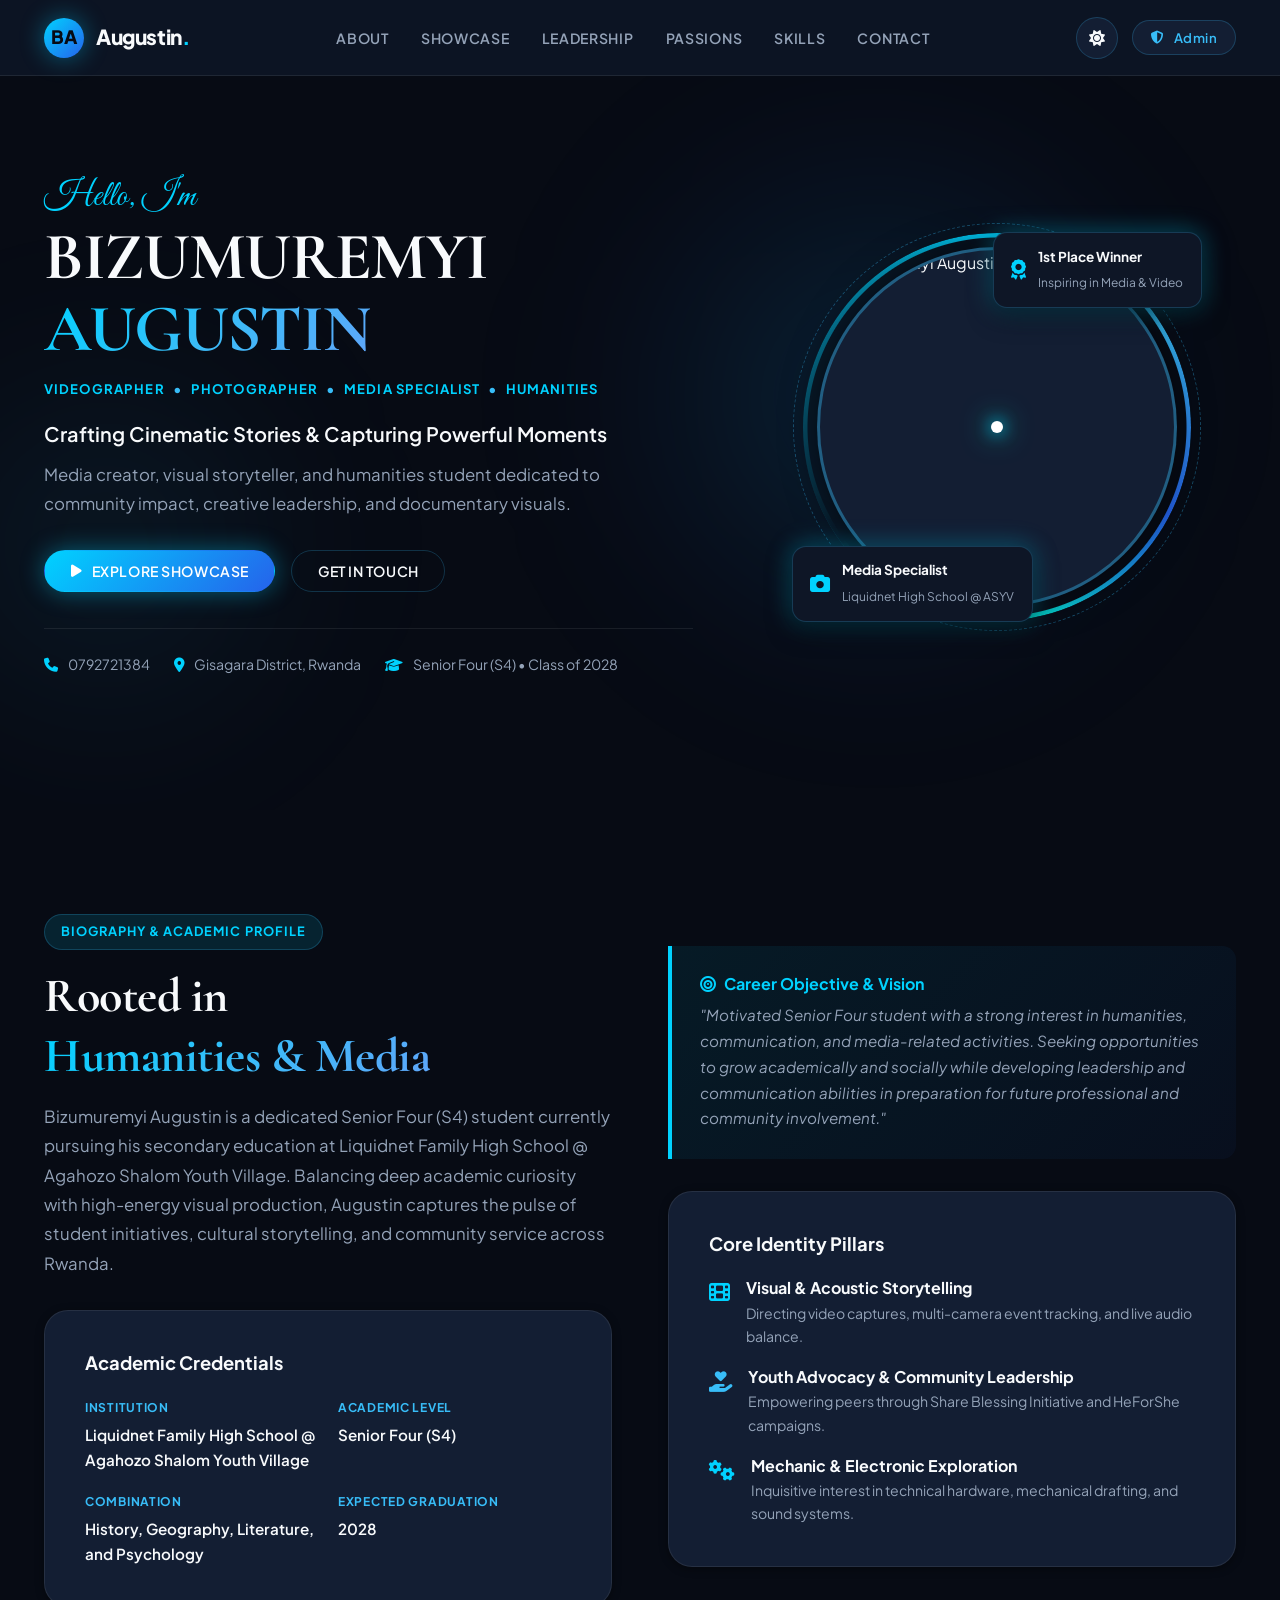
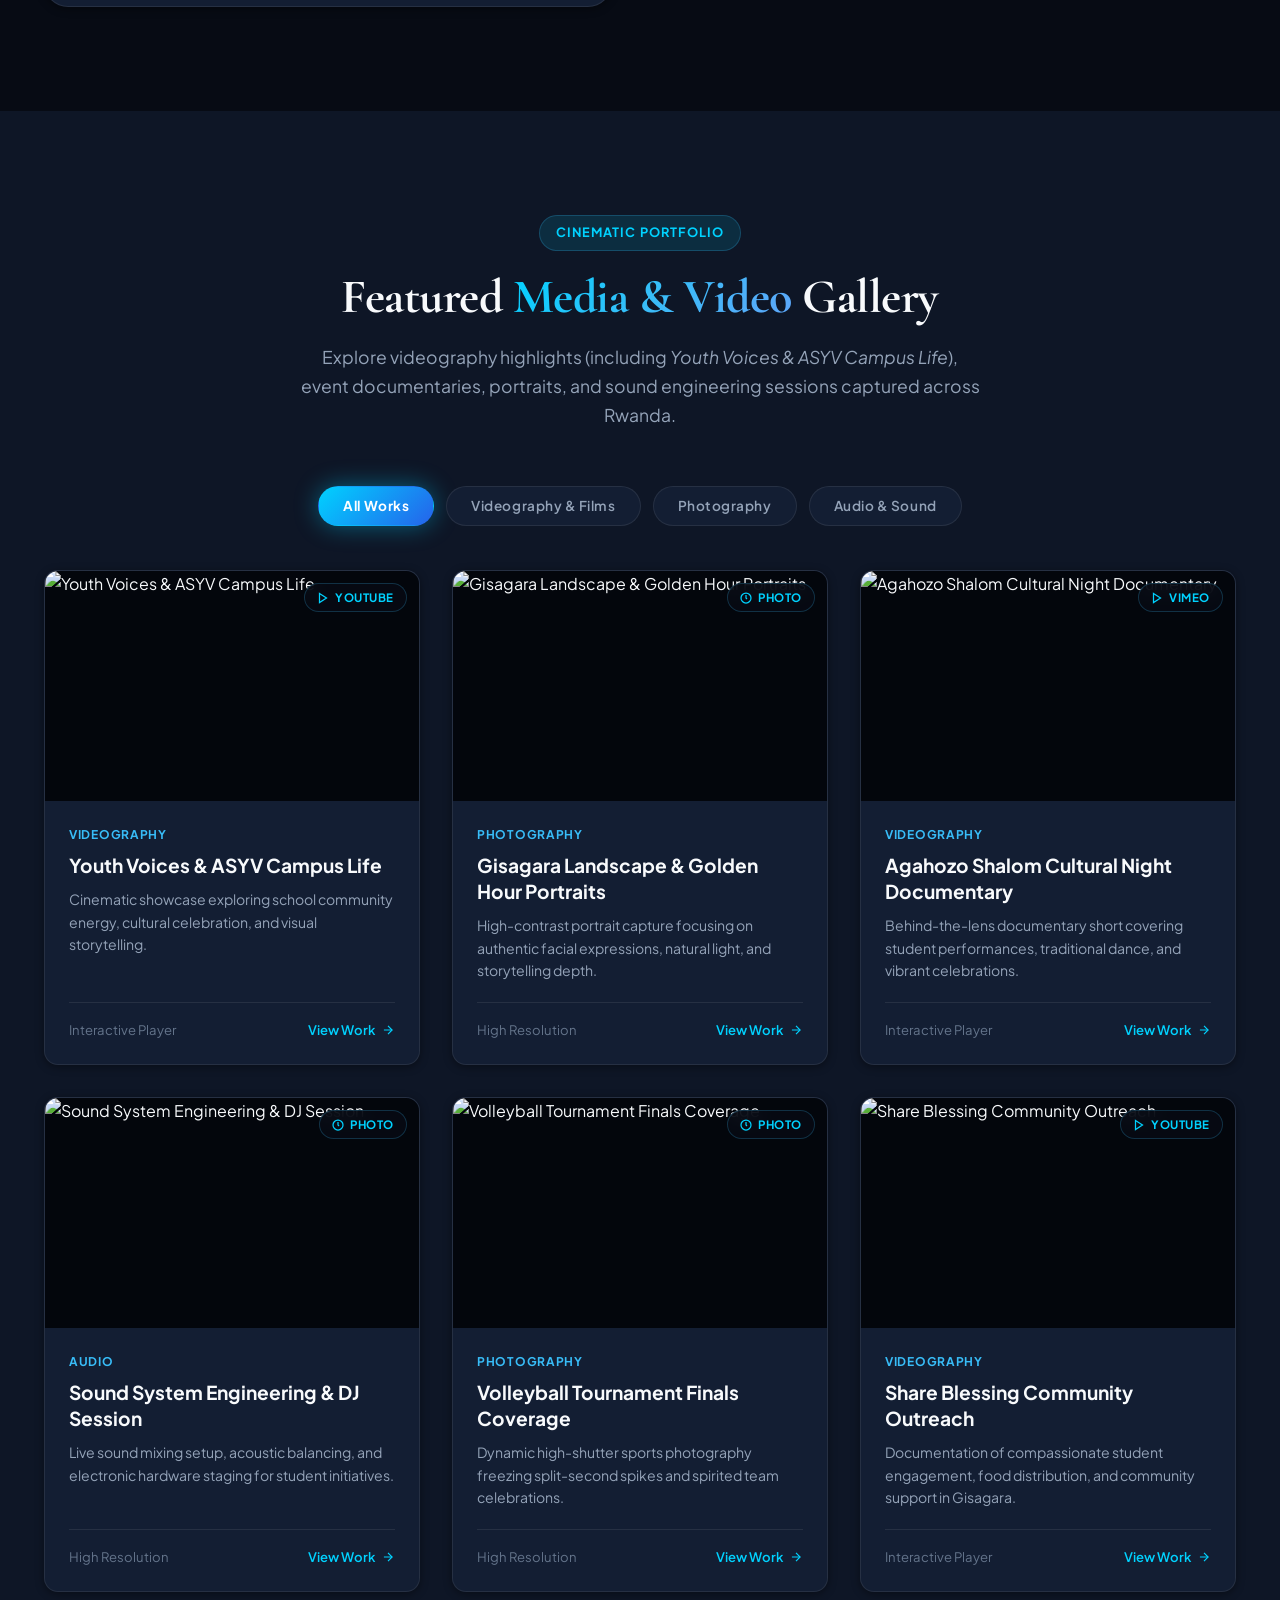
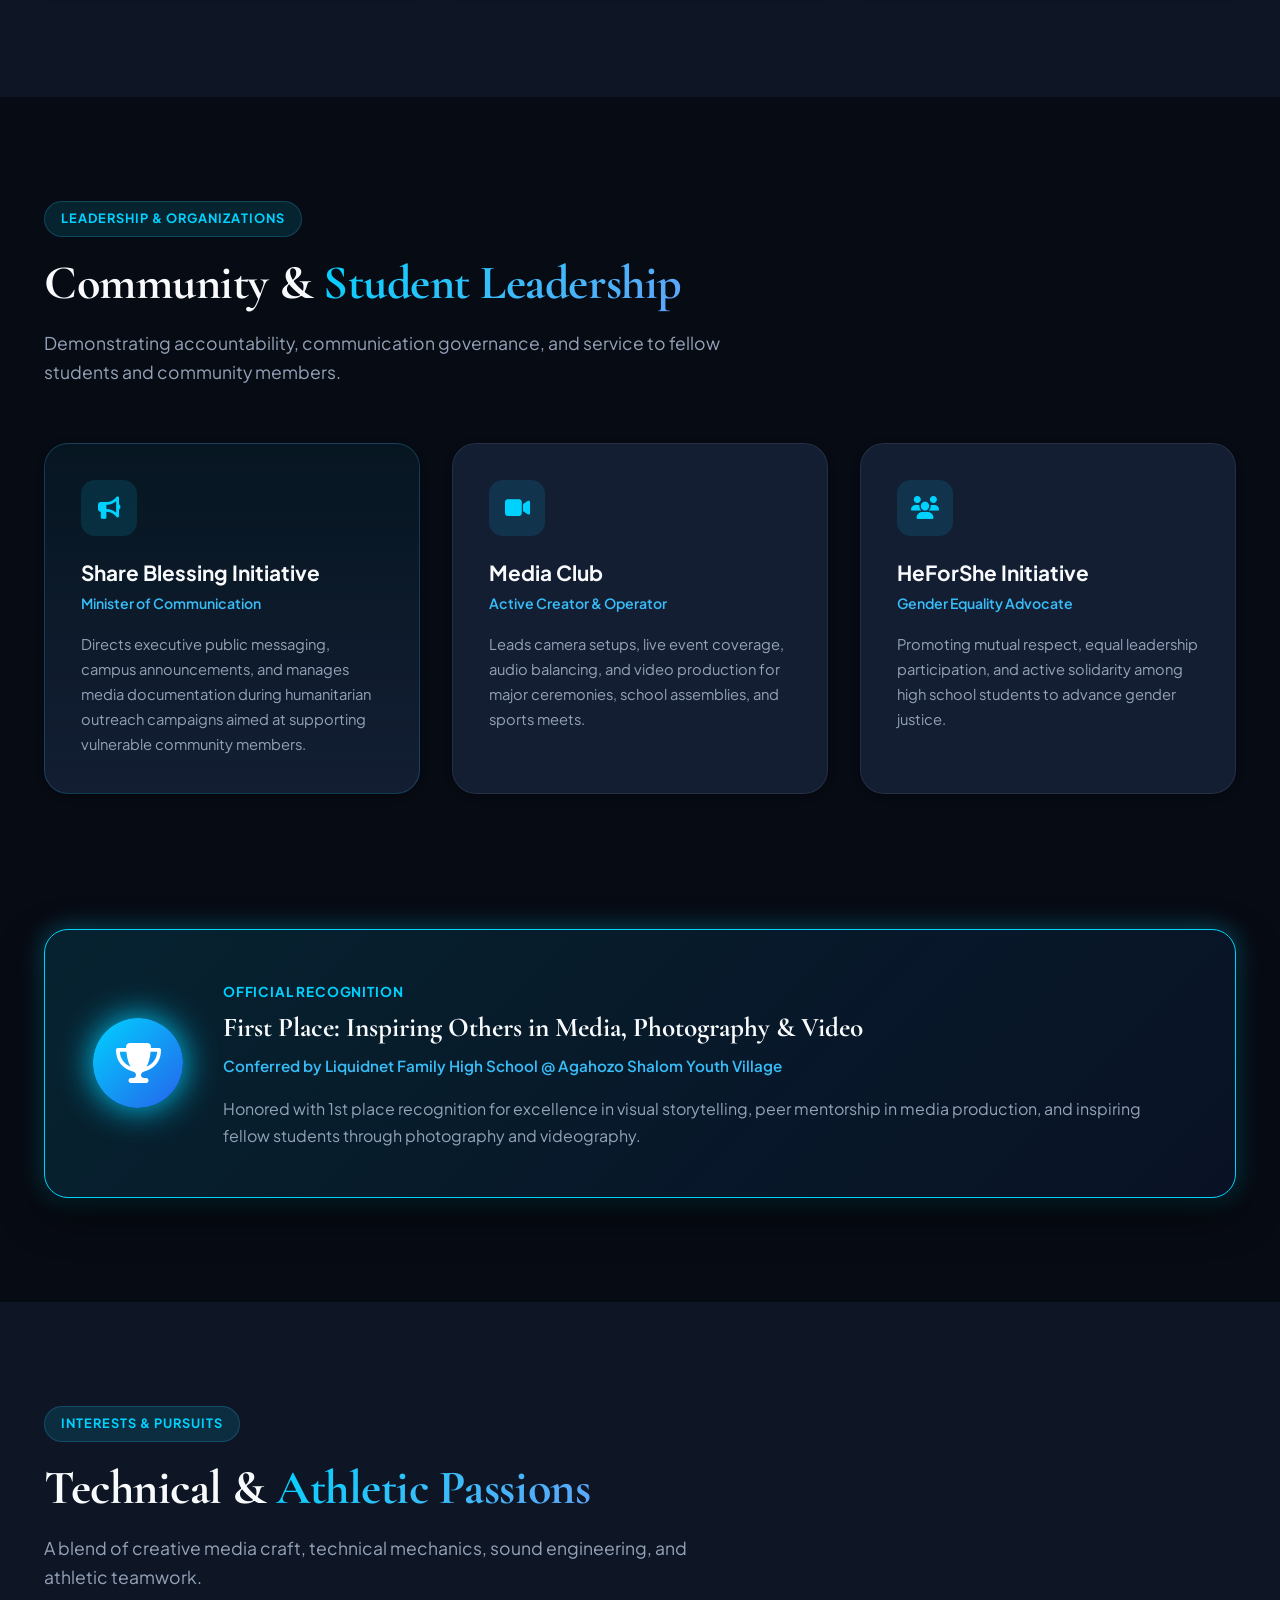
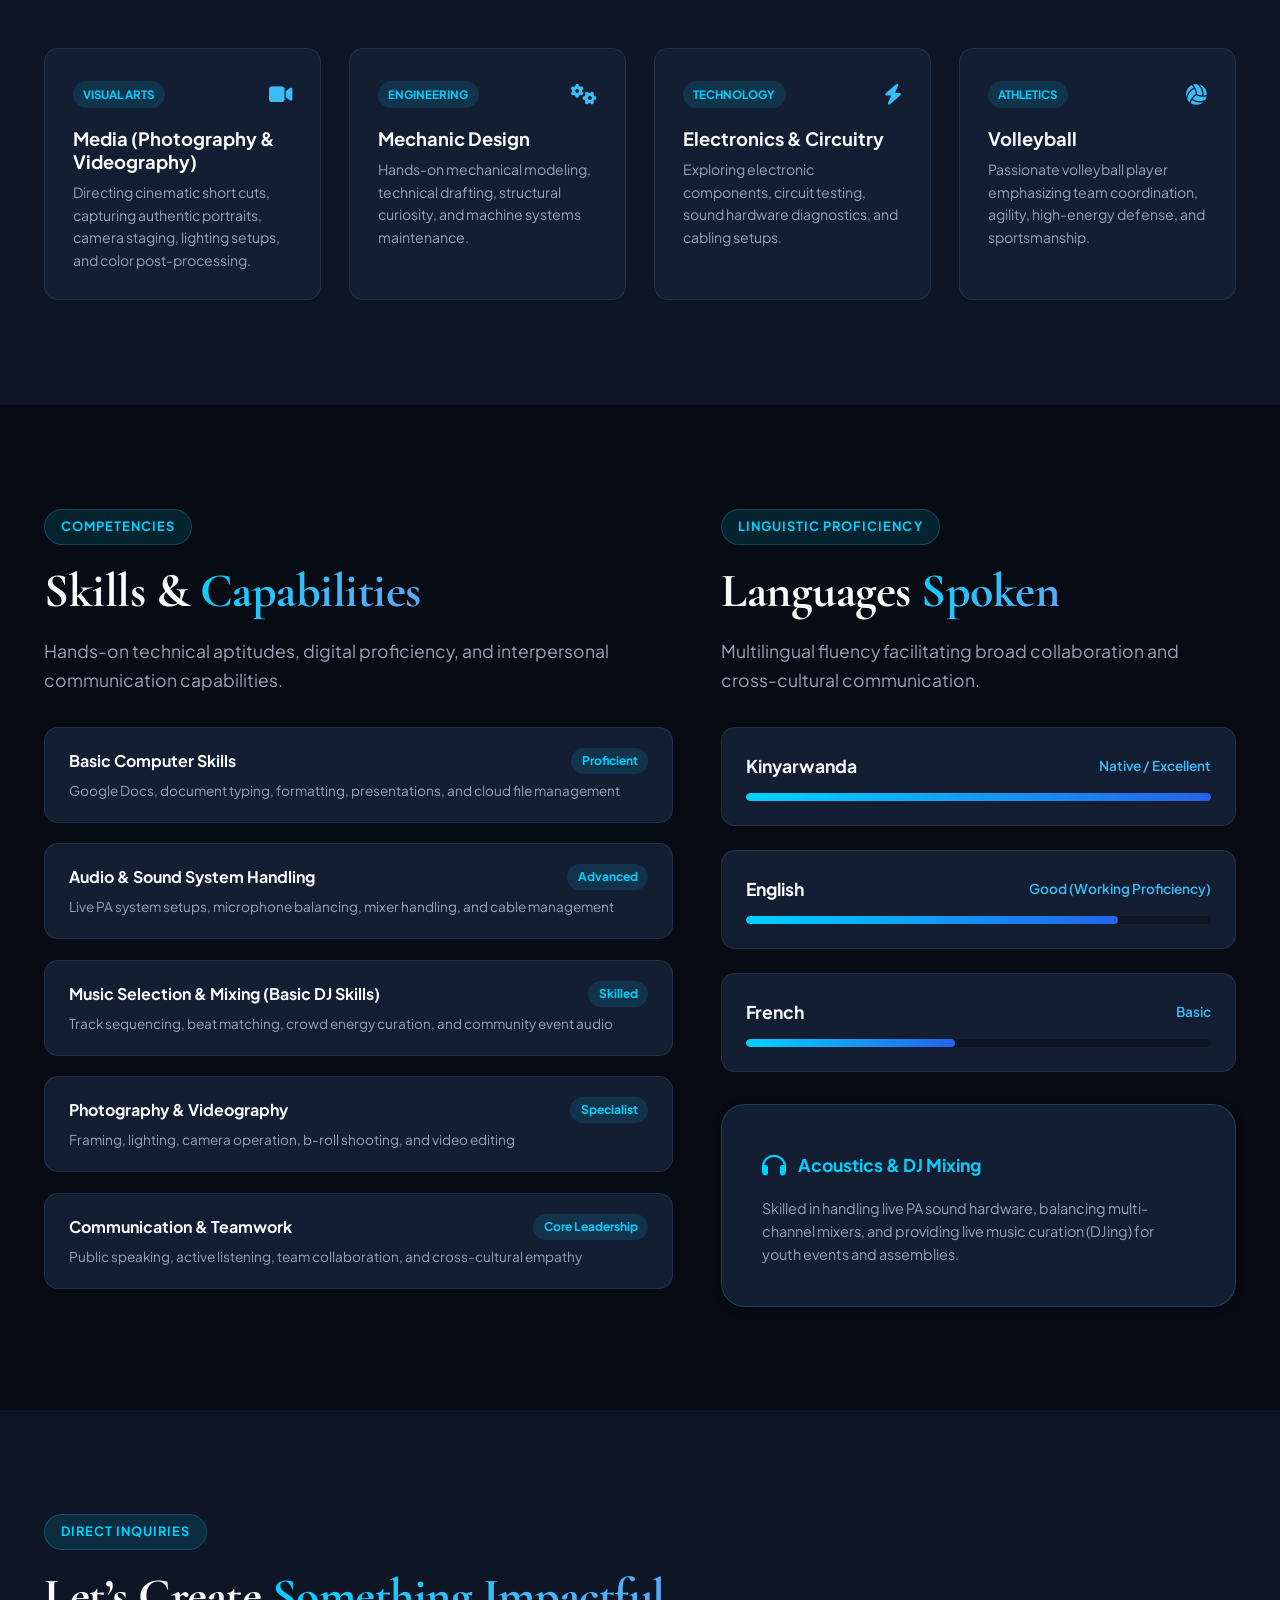
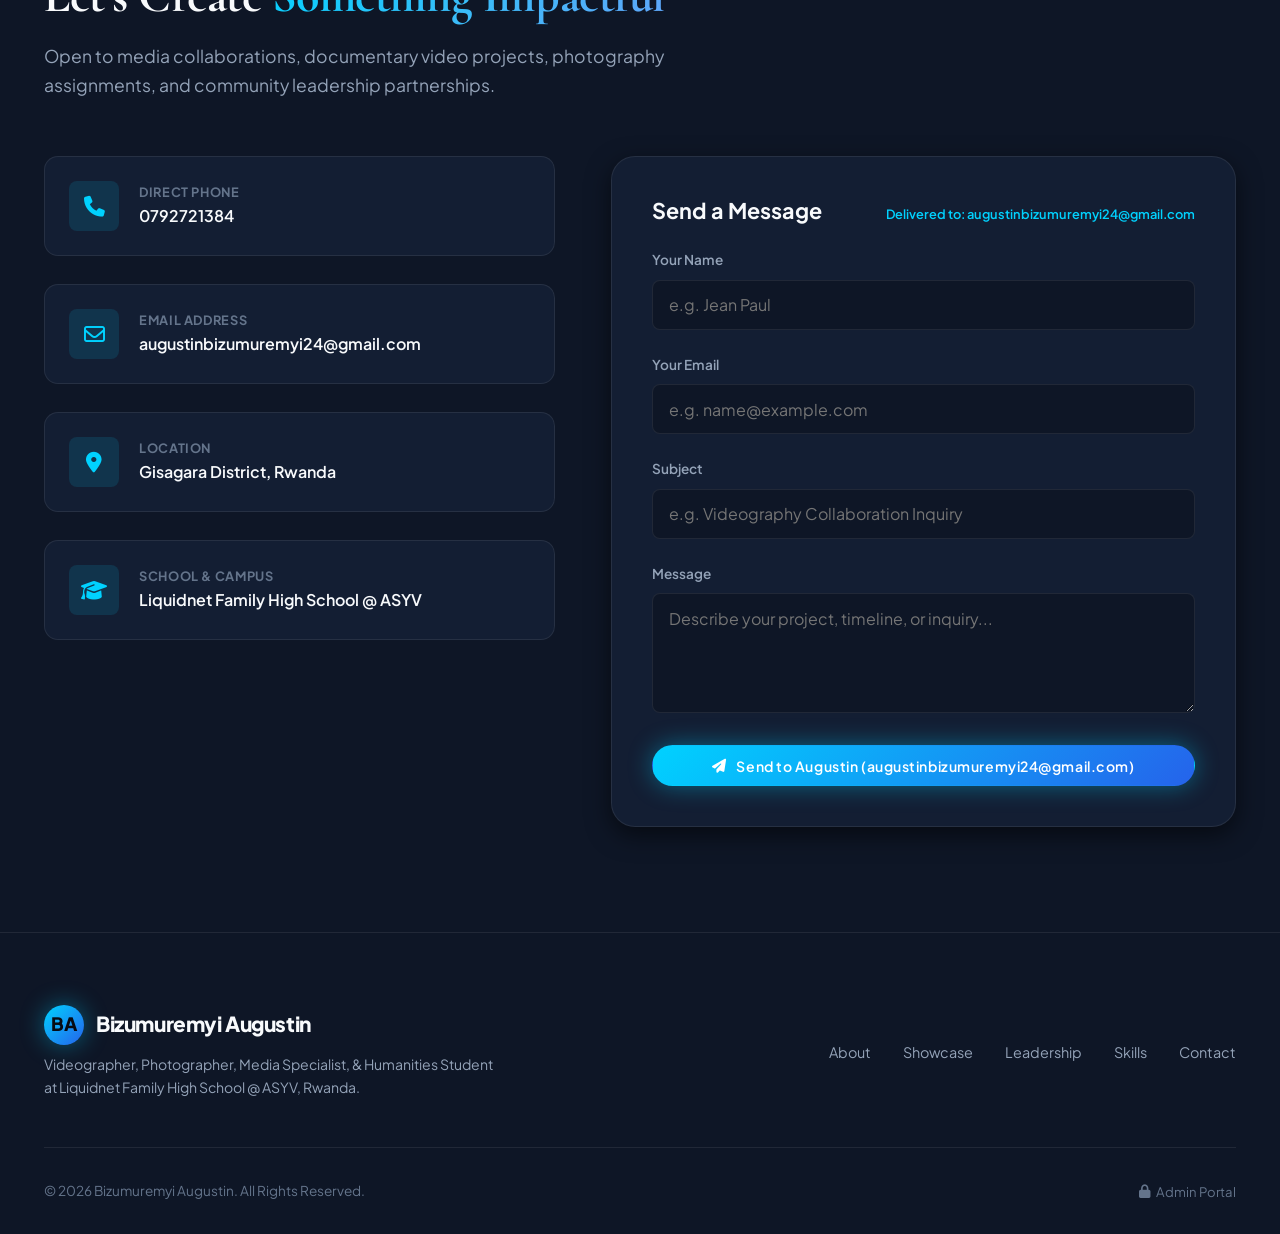
==== index.html @ 3711e650 "My first commit" ====
<!DOCTYPE html>
<html lang="en" data-theme="dark">
<head>
  <meta charset="UTF-8">
  <meta name="viewport" content="width=device-width, initial-scale=1.0">
  <title>Bizumuremyi Augustin | Videographer, Photographer & Media Specialist</title>
  <meta name="description" content="Portfolio of Bizumuremyi Augustin - Videographer, Photographer, Media Specialist, & Humanities Student at Liquidnet Family High School @ ASYV, Rwanda.">
  <link rel="preconnect" href="https://fonts.googleapis.com">
  <link rel="preconnect" href="https://fonts.gstatic.com" crossorigin>
  <link href="https://fonts.googleapis.com/css2?family=Cormorant+Garamond:ital,wght@0,500;0,600;0,700;1,400;1,600&family=Great+Vibes&family=Plus+Jakarta+Sans:wght@300;400;500;600;700;800&display=swap" rel="stylesheet">
  <link rel="stylesheet" href="https://cdnjs.cloudflare.com/ajax/libs/font-awesome/6.5.1/css/all.min.css">
  <link rel="icon" type="image/svg+xml" href="assets/favicon.svg">
  <link rel="stylesheet" href="css/styles.css">
  <link rel="stylesheet" href="css/animations.css">
</head>
<body>

  <!-- Navigation Bar -->
  <header class="navbar" id="navbar">
    <div class="container navbar-container">
      <a href="#hero" class="nav-brand">
        <div class="brand-badge">BA</div>
        <span>Augustin<span class="blue-text">.</span></span>
      </a>

      <ul class="nav-links" id="navLinks">
        <li><a href="#about" class="nav-link">About</a></li>
        <li><a href="#gallery" class="nav-link">Showcase</a></li>
        <li><a href="#leadership" class="nav-link">Leadership</a></li>
        <li><a href="#passions" class="nav-link">Passions</a></li>
        <li><a href="#skills" class="nav-link">Skills</a></li>
        <li><a href="#contact" class="nav-link">Contact</a></li>
      </ul>

      <div class="nav-actions">
        <!-- Theme Toggle Button -->
        <button class="theme-toggle-btn" id="themeToggleBtn" aria-label="Toggle Dark / Light Theme" title="Toggle Theme">
          <i class="fa-solid fa-sun" id="themeIcon"></i>
        </button>

        <!-- Admin Access Button -->
        <button class="btn btn-admin" id="openAdminBtn" title="Admin Control Panel">
          <i class="fa-solid fa-shield-halved"></i>
          <span>Admin</span>
        </button>

        <!-- Mobile Menu Toggle -->
        <button class="mobile-menu-btn" id="mobileMenuBtn" aria-label="Open Navigation Menu">
          <i class="fa-solid fa-bars"></i>
        </button>
      </div>
    </div>
  </header>

  <!-- 1. Hero Section -->
  <section class="hero" id="hero">
    <div class="hero-glow-bg"></div>
    <div class="hero-glow-left"></div>
    <div class="container hero-grid">
      
      <!-- Left Hero Content -->
      <div class="hero-content reveal-on-scroll">
        <p class="script-greeting" id="heroGreeting">Hello, I'm</p>
        <h1 class="hero-name" id="heroName">
          BIZUMUREMYI<br>
          <span class="blue-gradient-text">AUGUSTIN</span>
        </h1>

        <div class="hero-tags" id="heroTags">
          <span>VIDEOGRAPHER</span> • 
          <span>PHOTOGRAPHER</span> • 
          <span>MEDIA SPECIALIST</span> • 
          <span>HUMANITIES</span>
        </div>

        <p class="hero-headline-sub" id="heroHeadline">
          Crafting Cinematic Stories & Capturing Powerful Moments
        </p>

        <p class="hero-subheadline" id="heroSubheadline">
          Media creator, visual storyteller, and humanities student at Liquidnet Family High School (ASYV). Dedicated to community impact, documentary video production, and sound engineering across Rwanda.
        </p>

        <div class="hero-cta-group">
          <a href="#gallery" class="btn btn-primary">
            <i class="fa-solid fa-play"></i>
            <span>EXPLORE SHOWCASE</span>
          </a>
          <a href="#contact" class="btn btn-outline">
            <span>GET IN TOUCH</span>
          </a>
        </div>

        <div class="hero-quick-contacts">
          <div class="quick-contact-item">
            <i class="fa-solid fa-phone"></i>
            <span id="heroPhone">0792721384</span>
          </div>
          <div class="quick-contact-item">
            <i class="fa-solid fa-location-dot"></i>
            <span id="heroLocation">Gisagara District, Rwanda</span>
          </div>
          <div class="quick-contact-item">
            <i class="fa-solid fa-graduation-cap"></i>
            <span id="heroLevel">Senior Four (S4) • Class of 2028</span>
          </div>
        </div>
      </div>

      <!-- Right Side: Owner Portrait with Revolving Bright Blue Ring -->
      <div class="hero-portrait-col reveal-on-scroll delay-200">
        <div class="hero-portrait-wrapper">
          <!-- Animated Revolving Bright Blue Ring -->
          <div class="revolving-blue-ring"></div>
          <div class="revolving-blue-ring-outer"></div>
          <div class="orbit-sparkle"></div>

          <div class="portrait-circle-frame">
            <img src="https://images.unsplash.com/photo-1534528741775-53994a69daeb?auto=format&fit=crop&w=800&q=80" alt="Bizumuremyi Augustin" id="heroProfileImg">
          </div>

          <!-- Floating Badges -->
          <div class="floating-badge badge-top-right">
            <i class="fa-solid fa-award"></i>
            <div>
              <strong>1st Place Winner</strong>
              <span>Inspiring in Media & Video</span>
            </div>
          </div>

          <div class="floating-badge badge-bottom-left">
            <i class="fa-solid fa-camera"></i>
            <div>
              <strong>Media Specialist</strong>
              <span>Liquidnet High School @ ASYV</span>
            </div>
          </div>
        </div>
      </div>

    </div>
  </section>

  <!-- 2. About & Background Section -->
  <section class="section" id="about">
    <div class="container">
      <div class="about-grid">
        <div class="about-info-col reveal-on-scroll">
          <span class="section-tag">Biography & Academic Profile</span>
          <h2 class="section-title">Rooted in <span class="blue-gradient-text">Humanities & Media</span></h2>
          <p class="about-bio-text" id="aboutBio">
            Bizumuremyi Augustin is a dedicated Senior Four student currently pursuing his secondary education at Liquidnet Family High School located within Agahozo Shalom Youth Village. Balancing deep academic curiosity with high-energy visual production, Augustin captures the pulse of student initiatives, cultural storytelling, and community service across Rwanda.
          </p>

          <div class="about-card">
            <h3 style="font-size: 1.15rem; margin-bottom: 1.25rem;">Academic Credentials</h3>
            <div class="about-details-list">
              <div class="detail-item">
                <span class="detail-label">Institution</span>
                <span class="detail-value" id="profileSchool">Liquidnet Family High School @ ASYV</span>
              </div>
              <div class="detail-item">
                <span class="detail-label">Academic Level</span>
                <span class="detail-value" id="profileLevel">Senior Four (S4)</span>
              </div>
              <div class="detail-item">
                <span class="detail-label">Combination</span>
                <span class="detail-value" id="profileCombo">History, Geography, Literature, and Psychology</span>
              </div>
              <div class="detail-item">
                <span class="detail-label">Expected Graduation</span>
                <span class="detail-value" id="profileGrad">2028</span>
              </div>
            </div>
          </div>
        </div>

        <div class="about-objective-col reveal-on-scroll delay-200">
          <div class="objective-box">
            <h4 class="objective-title">
              <i class="fa-solid fa-bullseye"></i>
              Career Objective & Vision
            </h4>
            <p class="objective-text" id="careerObjective">
              "Motivated Senior Four student with a strong interest in humanities, communication, and media-related activities. Seeking opportunities to grow academically and socially while developing leadership and communication abilities in preparation for future professional and community involvement."
            </p>
          </div>

          <!-- Quick facts summary card -->
          <div class="about-card" style="margin-top: 2rem;">
            <h3 style="font-size: 1.15rem; margin-bottom: 1.25rem;">Core Identity Pillars</h3>
            <div style="display: flex; flex-direction: column; gap: 1rem;">
              <div style="display: flex; gap: 1rem; align-items: flex-start;">
                <div style="color: var(--color-blue-primary); font-size: 1.3rem;"><i class="fa-solid fa-film"></i></div>
                <div>
                  <strong>Visual & Acoustic Storytelling</strong>
                  <p style="font-size: 0.88rem; color: var(--color-text-secondary);">Directing video captures, multi-camera event tracking, and live audio balance.</p>
                </div>
              </div>
              <div style="display: flex; gap: 1rem; align-items: flex-start;">
                <div style="color: var(--color-blue-light); font-size: 1.3rem;"><i class="fa-solid fa-hand-holding-heart"></i></div>
                <div>
                  <strong>Youth Advocacy & Community Leadership</strong>
                  <p style="font-size: 0.88rem; color: var(--color-text-secondary);">Empowering peers through Share Blessing Initiative and HeForShe campaigns.</p>
                </div>
              </div>
              <div style="display: flex; gap: 1rem; align-items: flex-start;">
                <div style="color: var(--color-blue-primary); font-size: 1.3rem;"><i class="fa-solid fa-gears"></i></div>
                <div>
                  <strong>Mechanic & Electronic Exploration</strong>
                  <p style="font-size: 0.88rem; color: var(--color-text-secondary);">Inquisitive interest in technical hardware, mechanical drafting, and sound systems.</p>
                </div>
              </div>
            </div>
          </div>
        </div>
      </div>
    </div>
  </section>

  <!-- 3. Media & Video Showcase Gallery (Featuring Youth Voices & ASYV Campus Life) -->
  <section class="section" id="gallery" style="background-color: var(--color-bg-surface);">
    <div class="container">
      <div style="text-align: center;" class="reveal-on-scroll">
        <span class="section-tag">Cinematic Portfolio</span>
        <h2 class="section-title">Featured <span class="blue-gradient-text">Media & Video</span> Gallery</h2>
        <p class="section-subtitle" style="margin-left: auto; margin-right: auto;">
          Explore videography highlights (including <em>Youth Voices & ASYV Campus Life</em>), event documentaries, portraits, and sound engineering sessions captured across Rwanda.
        </p>
      </div>

      <!-- Filter Controls -->
      <div class="gallery-controls reveal-on-scroll">
        <button class="filter-btn active" data-filter="all">All Works</button>
        <button class="filter-btn" data-filter="videography">Videography & Films</button>
        <button class="filter-btn" data-filter="photography">Photography</button>
        <button class="filter-btn" data-filter="audio">Audio & Sound</button>
      </div>

      <!-- Gallery Grid (Dynamically Populated) -->
      <div class="gallery-grid" id="galleryGrid">
        <!-- Rendered via js/app.js -->
      </div>
    </div>
  </section>

  <!-- 4. Leadership & Memberships Section -->
  <section class="section" id="leadership">
    <div class="container">
      <div class="reveal-on-scroll">
        <span class="section-tag">Leadership & Organizations</span>
        <h2 class="section-title">Community & <span class="blue-gradient-text">Student Leadership</span></h2>
        <p class="section-subtitle">
          Demonstrating accountability, communication governance, and service to fellow students and community members.
        </p>
      </div>

      <div class="cards-grid-3" id="leadershipGrid">
        <!-- Main Leadership Position -->
        <div class="feature-card highlight reveal-on-scroll">
          <div class="card-icon-wrap">
            <i class="fa-solid fa-bullhorn"></i>
          </div>
          <h3 class="feature-card-title">Share Blessing Initiative</h3>
          <span class="feature-card-role">Minister of Communication</span>
          <p class="feature-card-desc">
            Directs executive public messaging, campus announcements, and manages media documentation during humanitarian outreach campaigns aimed at supporting vulnerable community members.
          </p>
        </div>

        <!-- Membership 1: Media Club -->
        <div class="feature-card reveal-on-scroll delay-100">
          <div class="card-icon-wrap">
            <i class="fa-solid fa-video"></i>
          </div>
          <h3 class="feature-card-title">Media Club</h3>
          <span class="feature-card-role">Active Creator & Operator</span>
          <p class="feature-card-desc">
            Leads camera setups, live event coverage, audio balancing, and video production for major ceremonies, school assemblies, and sports meets.
          </p>
        </div>

        <!-- Membership 2: HeForShe -->
        <div class="feature-card reveal-on-scroll delay-200">
          <div class="card-icon-wrap">
            <i class="fa-solid fa-users"></i>
          </div>
          <h3 class="feature-card-title">HeForShe Initiative</h3>
          <span class="feature-card-role">Gender Equality Advocate</span>
          <p class="feature-card-desc">
            Promoting mutual respect, equal leadership participation, and active solidarity among high school students to advance gender justice.
          </p>
        </div>
      </div>
    </div>
  </section>

  <!-- 5. Achievements & Awards Spotlight -->
  <section class="section" style="padding-top: 2rem;">
    <div class="container">
      <div class="achievement-spotlight reveal-on-scroll">
        <div class="achievement-trophy-large">
          <i class="fa-solid fa-trophy"></i>
        </div>
        <div class="achievement-body">
          <span class="achievement-tag">Official Recognition</span>
          <h3 class="achievement-heading" id="awardTitle">Awarded First Place for Inspiring Others in Media, Photography & Video</h3>
          <p class="achievement-meta">Conferred by Liquidnet Family High School @ Agahozo Shalom Youth Village</p>
          <p class="achievement-desc" id="awardDesc">
            Recognized for outstanding passion, dedication to mentoring peers in visual storytelling, delivering high-caliber documentary coverage for the campus, and inspiring fellow students through photography and videography excellence.
          </p>
        </div>
      </div>
    </div>
  </section>

  <!-- 6. Extracurricular & Technical Passions -->
  <section class="section" id="passions" style="background-color: var(--color-bg-surface);">
    <div class="container">
      <div class="reveal-on-scroll">
        <span class="section-tag">Interests & Pursuits</span>
        <h2 class="section-title">Technical & <span class="blue-gradient-text">Athletic Passions</span></h2>
        <p class="section-subtitle">
          A blend of creative media craft, technical mechanics, sound engineering, and athletic teamwork.
        </p>
      </div>

      <div class="passions-grid" id="passionsGrid">
        <!-- Rendered dynamically -->
      </div>
    </div>
  </section>

  <!-- 7. Skills, Capabilities & Languages -->
  <section class="section" id="skills">
    <div class="container">
      <div class="skills-container-grid">
        <!-- Skills Column -->
        <div class="reveal-on-scroll">
          <span class="section-tag">Competencies</span>
          <h2 class="section-title">Skills & <span class="blue-gradient-text">Capabilities</span></h2>
          <p class="section-subtitle" style="margin-bottom: 2rem;">
            Hands-on technical aptitudes, digital proficiency, and interpersonal communication capabilities.
          </p>

          <div class="skills-list" id="skillsList">
            <!-- Rendered dynamically -->
          </div>
        </div>

        <!-- Languages & DJing Highlight Column -->
        <div class="reveal-on-scroll delay-200">
          <span class="section-tag">Linguistic Proficiency</span>
          <h2 class="section-title">Languages <span class="blue-gradient-text">Spoken</span></h2>
          <p class="section-subtitle" style="margin-bottom: 2rem;">
            Multilingual fluency facilitating broad collaboration and cross-cultural communication.
          </p>

          <div class="languages-list" id="languagesList">
            <!-- Rendered dynamically -->
          </div>

          <!-- Audio & DJing Highlight Card -->
          <div class="about-card" style="margin-top: 2rem; border-color: var(--color-border);">
            <div style="display: flex; align-items: center; gap: 0.75rem; margin-bottom: 0.75rem;">
              <span style="font-size: 1.5rem; color: var(--color-blue-primary);"><i class="fa-solid fa-headphones"></i></span>
              <h3 style="font-size: 1.1rem; color: var(--color-blue-primary);">Acoustics & DJ Mixing</h3>
            </div>
            <p style="font-size: 0.9rem; color: var(--color-text-secondary); line-height: 1.6;">
              Skilled in handling live PA sound hardware, balancing multi-channel mixers, and providing live music curation (DJing) for youth events and assemblies.
            </p>
          </div>
        </div>
      </div>
    </div>
  </section>

  <!-- 8. Contact Section -->
  <section class="section" id="contact" style="background-color: var(--color-bg-surface);">
    <div class="container">
      <div class="reveal-on-scroll">
        <span class="section-tag">Direct Inquiries</span>
        <h2 class="section-title">Let’s Create <span class="blue-gradient-text">Something Impactful</span></h2>
        <p class="section-subtitle">
          Open to media collaborations, documentary video projects, photography assignments, and community leadership partnerships.
        </p>
      </div>

      <div class="contact-grid">
        <div class="contact-info-panel reveal-on-scroll">
          <!-- Phone Tile -->
          <div class="contact-tile">
            <div class="contact-tile-icon">
              <i class="fa-solid fa-phone"></i>
            </div>
            <div class="contact-tile-details">
              <strong>Direct Phone</strong>
              <a href="tel:0792721384" id="contactPhone">0792721384</a>
            </div>
          </div>

          <!-- Email Tile -->
          <div class="contact-tile">
            <div class="contact-tile-icon">
              <i class="fa-regular fa-envelope"></i>
            </div>
            <div class="contact-tile-details">
              <strong>Email Address</strong>
              <a href="mailto:augustinbizumuremyi24@gmail.com" id="contactEmail">augustinbizumuremyi24@gmail.com</a>
            </div>
          </div>

          <!-- Location Tile -->
          <div class="contact-tile">
            <div class="contact-tile-icon">
              <i class="fa-solid fa-location-dot"></i>
            </div>
            <div class="contact-tile-details">
              <strong>Location</strong>
              <span id="contactLocation">Gisagara District, Southern Province, Rwanda</span>
            </div>
          </div>

          <!-- School Tile -->
          <div class="contact-tile">
            <div class="contact-tile-icon">
              <i class="fa-solid fa-graduation-cap"></i>
            </div>
            <div class="contact-tile-details">
              <strong>School & Campus</strong>
              <span>Liquidnet Family High School @ ASYV</span>
            </div>
          </div>
        </div>

        <!-- Contact Message Form (Direct Delivery to augustinbizumuremyi24@gmail.com) -->
        <div class="contact-form-card reveal-on-scroll delay-200">
          <div style="display: flex; justify-content: space-between; align-items: baseline; margin-bottom: 1.5rem; flex-wrap: wrap; gap: 0.5rem;">
            <h3 style="font-size: 1.35rem; margin: 0;">Send a Message</h3>
            <span style="font-size: 0.8rem; color: var(--color-blue-primary); font-weight: 600;">
              Delivered to: augustinbizumuremyi24@gmail.com
            </span>
          </div>
          <form id="contactForm">
            <div class="form-group">
              <label class="form-label" for="senderName">Your Name</label>
              <input type="text" id="senderName" class="form-input" placeholder="e.g. Jean Paul" required autocomplete="name">
            </div>
            <div class="form-group">
              <label class="form-label" for="senderEmail">Your Email</label>
              <input type="email" id="senderEmail" class="form-input" placeholder="e.g. name@example.com" required autocomplete="email">
            </div>
            <div class="form-group">
              <label class="form-label" for="senderSubject">Subject</label>
              <input type="text" id="senderSubject" class="form-input" placeholder="e.g. Videography Collaboration Inquiry" required>
            </div>
            <div class="form-group">
              <label class="form-label" for="senderMessage">Message</label>
              <textarea id="senderMessage" class="form-textarea" placeholder="Describe your project, timeline, or inquiry..." required></textarea>
            </div>
            <button type="submit" class="btn btn-primary" style="width: 100%;">
              <i class="fa-solid fa-paper-plane"></i>
              <span>Send to Augustin (augustinbizumuremyi24@gmail.com)</span>
            </button>
          </form>
        </div>
      </div>
    </div>
  </section>

  <!-- Footer -->
  <footer class="footer">
    <div class="container">
      <div class="footer-top">
        <div>
          <a href="#hero" class="nav-brand" style="margin-bottom: 0.5rem; display: inline-flex;">
            <div class="brand-badge">BA</div>
            <span>Bizumuremyi Augustin</span>
          </a>
          <p style="color: var(--color-text-secondary); font-size: 0.88rem; max-width: 450px;">
            Videographer, Photographer, Media Specialist, & Humanities Student at Liquidnet Family High School @ ASYV, Rwanda.
          </p>
        </div>

        <ul class="footer-links">
          <li><a href="#about">About</a></li>
          <li><a href="#gallery">Showcase</a></li>
          <li><a href="#leadership">Leadership</a></li>
          <li><a href="#skills">Skills</a></li>
          <li><a href="#contact">Contact</a></li>
        </ul>
      </div>

      <div class="footer-bottom">
        <p>&copy; <span id="currentYear">2026</span> Bizumuremyi Augustin. All Rights Reserved.</p>
        <button id="footerAdminBtn" style="background: none; border: none; color: var(--color-text-muted); cursor: pointer; font-size: 0.82rem; display: flex; align-items: center; gap: 0.4rem;">
          <i class="fa-solid fa-lock"></i>
          <span>Admin Portal</span>
        </button>
      </div>
    </div>
  </footer>

  <!-- Lightbox Modal (Full Video Player & Photo Zoom) -->
  <div class="modal-overlay" id="lightboxModal" aria-hidden="true" role="dialog">
    <div class="modal-content-wrapper modal-animate-in">
      <button class="modal-close-btn" id="closeLightboxBtn" aria-label="Close Lightbox">
        <i class="fa-solid fa-xmark"></i>
      </button>
      <div class="lightbox-player-box" id="lightboxPlayer"></div>
      <div class="lightbox-details">
        <span class="media-category-tag" id="lightboxCategory">Videography</span>
        <h3 class="lightbox-title" id="lightboxTitle">Project Title</h3>
        <p class="lightbox-desc" id="lightboxDesc">Detailed narrative describing the project capture, visual goals, and story.</p>
      </div>
    </div>
  </div>

  <!-- Protected Admin Login Modal (Secret PIN - No visible password!) -->
  <div class="modal-overlay" id="adminModal" aria-hidden="true" role="dialog">
    <div class="admin-modal-card modal-animate-in">
      <button class="modal-close-btn" id="closeAdminBtn" aria-label="Close Admin Modal">
        <i class="fa-solid fa-xmark"></i>
      </button>

      <div class="admin-modal-header">
        <div class="admin-modal-icon">
          <i class="fa-solid fa-shield-halved"></i>
        </div>
        <h2 class="admin-modal-title">Admin Portal Login</h2>
        <p class="admin-modal-desc">
          Enter your confidential admin PIN to access the full CMS dashboard and upload media live to Supabase.
        </p>
      </div>

      <form id="adminLoginForm">
        <div class="form-group">
          <label class="form-label" for="adminPinInput">
            <i class="fa-solid fa-key" style="margin-right: 0.25rem;"></i> Secret Admin PIN
          </label>
          <input type="password" id="adminPinInput" class="form-input" placeholder="Enter Admin PIN" required autofocus autocomplete="current-password">
        </div>

        <button type="submit" class="btn btn-primary" style="width: 100%;">
          <span>LOG IN TO DASHBOARD</span>
          <i class="fa-solid fa-arrow-right-to-bracket"></i>
        </button>
      </form>
    </div>
  </div>

  <!-- Toast Notification Container -->
  <div class="toast-container" id="toastContainer"></div>

  <!-- Supabase CDN Client -->
  <script src="https://cdn.jsdelivr.net/npm/@supabase/supabase-js@2"></script>
  <!-- Supabase Config & Services -->
  <script src="js/supabase-config.js"></script>
  <!-- Custom Trailing Target Cursor -->
  <script src="js/cursor.js"></script>
  <!-- Main Portfolio Dynamic Engine -->
  <script src="js/app.js"></script>
  <!-- Protected Admin Dashboard Engine -->
  <script src="js/admin.js"></script>
</body>
</html>
---- css/styles.css ----
/**
 * Master Stylesheet - Bizumuremyi Augustin Portfolio
 * Luxury Electric & Decorated Blue (Dark Mode) / Deep Royal Navy (Light Mode)
 * Inspired by dushime-teta-ella-portifolio typography & architecture
 */

/* ================= CSS Custom Properties (Theme Tokens) ================= */
:root {
  /* Color Palette - Dark Mode (Default) */
  --color-bg-main: #070B14;
  --color-bg-surface: #0E1626;
  --color-bg-card: #131E33;
  --color-bg-card-hover: #192742;
  --color-bg-glass: rgba(14, 22, 38, 0.88);
  --color-bg-overlay: rgba(7, 11, 20, 0.94);

  --color-blue-primary: #00D2FF;       /* Decorated electric cyan/light blue */
  --color-blue-light: #38BDF8;         /* Vibrant sky neon */
  --color-blue-deep: #2563EB;          /* Royal azure */
  --color-blue-glow: rgba(0, 210, 255, 0.35);
  --color-blue-soft: rgba(0, 210, 255, 0.12);

  --color-text-primary: #F8FAFC;
  --color-text-secondary: #94A3B8;
  --color-text-muted: #64748B;

  --color-border: rgba(56, 189, 248, 0.22);
  --color-border-subtle: rgba(255, 255, 255, 0.08);
  --color-border-hover: rgba(0, 210, 255, 0.65);

  --shadow-sm: 0 2px 8px rgba(0, 0, 0, 0.4);
  --shadow-md: 0 8px 24px rgba(0, 0, 0, 0.55);
  --shadow-lg: 0 16px 40px rgba(0, 0, 0, 0.7);
  --shadow-glow-blue: 0 0 25px rgba(0, 210, 255, 0.4);

  --radius-sm: 8px;
  --radius-md: 14px;
  --radius-lg: 24px;
  --radius-full: 9999px;

  /* Typography Matching reference portifolio */
  --font-serif: 'Cormorant Garamond', Georgia, serif;
  --font-script: 'Great Vibes', cursive;
  --font-sans: 'Plus Jakarta Sans', -apple-system, BlinkMacSystemFont, 'Segoe UI', Roboto, sans-serif;

  --nav-height: 76px;
  --transition-normal: 0.25s cubic-bezier(0.16, 1, 0.3, 1);
  --transition-smooth: 0.4s cubic-bezier(0.16, 1, 0.3, 1);
}

/* Light Theme Variables - Deep Dark Blue & Crisp Canvas */
[data-theme="light"] {
  --color-bg-main: #F8FAFC;
  --color-bg-surface: #FFFFFF;
  --color-bg-card: #FFFFFF;
  --color-bg-card-hover: #F1F5F9;
  --color-bg-glass: rgba(255, 255, 255, 0.92);
  --color-bg-overlay: rgba(248, 250, 252, 0.95);

  --color-blue-primary: #1D4ED8;       /* Deep dark blue / royal cobalt */
  --color-blue-light: #2563EB;         /* Rich classic blue */
  --color-blue-deep: #0F172A;          /* Navy midnight */
  --color-blue-glow: rgba(29, 78, 216, 0.2);
  --color-blue-soft: rgba(29, 78, 216, 0.08);

  --color-text-primary: #0F172A;
  --color-text-secondary: #475569;
  --color-text-muted: #94A3B8;

  --color-border: rgba(29, 78, 216, 0.22);
  --color-border-subtle: rgba(0, 0, 0, 0.08);
  --color-border-hover: rgba(29, 78, 216, 0.5);

  --shadow-sm: 0 2px 8px rgba(0, 0, 0, 0.05);
  --shadow-md: 0 8px 24px rgba(0, 0, 0, 0.08);
  --shadow-lg: 0 16px 40px rgba(0, 0, 0, 0.12);
  --shadow-glow-blue: 0 0 20px rgba(29, 78, 216, 0.15);
}

/* ================= Reset & Global Defaults ================= */
*, *::before, *::after {
  box-sizing: border-box;
  margin: 0;
  padding: 0;
}

html {
  scroll-behavior: smooth;
  font-size: 16px;
}

body {
  background-color: var(--color-bg-main);
  color: var(--color-text-primary);
  font-family: var(--font-sans);
  line-height: 1.65;
  overflow-x: hidden;
  transition: background-color var(--transition-normal), color var(--transition-normal);
  -webkit-font-smoothing: antialiased;
}

/* Typography Defaults */
h1, h2, h3, h4, h5, h6 {
  font-family: var(--font-sans);
  color: var(--color-text-primary);
  font-weight: 700;
  line-height: 1.25;
}

.serif-heading {
  font-family: var(--font-serif);
  letter-spacing: -0.01em;
}

.script-greeting {
  font-family: var(--font-script);
  font-size: 2.2rem;
  color: var(--color-blue-primary);
  line-height: 1.1;
  margin-bottom: 0.25rem;
}

a {
  color: inherit;
  text-decoration: none;
  transition: color var(--transition-normal);
}

button, input, select, textarea {
  font-family: inherit;
  font-size: 1rem;
}

img, video {
  max-width: 100%;
  height: auto;
  display: block;
}

/* Layout Utilities */
.container {
  width: 100%;
  max-width: 1240px;
  margin: 0 auto;
  padding: 0 1.5rem;
}

.section {
  padding: 6.5rem 0;
  position: relative;
}

.section-tag {
  display: inline-flex;
  align-items: center;
  gap: 0.5rem;
  padding: 0.4rem 1rem;
  border-radius: var(--radius-full);
  background-color: var(--color-blue-soft);
  color: var(--color-blue-primary);
  border: 1px solid var(--color-border);
  font-size: 0.8rem;
  font-weight: 700;
  letter-spacing: 0.08em;
  text-transform: uppercase;
  margin-bottom: 1rem;
}

.section-title {
  font-size: clamp(2.2rem, 4vw, 3rem);
  font-family: var(--font-serif);
  margin-bottom: 1rem;
  letter-spacing: -0.01em;
}

.section-subtitle {
  color: var(--color-text-secondary);
  font-size: 1.1rem;
  max-width: 680px;
  margin-bottom: 3.5rem;
}

.blue-text {
  color: var(--color-blue-primary);
}

.gradient-text, .blue-gradient-text {
  background: linear-gradient(135deg, var(--color-blue-primary) 0%, var(--color-blue-light) 50%, #60A5FA 100%);
  -webkit-background-clip: text;
  -webkit-text-fill-color: transparent;
  display: inline-block;
}

/* ================= Navigation Bar ================= */
.navbar {
  position: fixed;
  top: 0;
  left: 0;
  width: 100%;
  height: var(--nav-height);
  background-color: var(--color-bg-glass);
  backdrop-filter: blur(16px);
  -webkit-backdrop-filter: blur(16px);
  z-index: 1000;
  border-bottom: 1px solid var(--color-border-subtle);
  transition: all var(--transition-normal);
}

.navbar.scrolled {
  box-shadow: var(--shadow-md);
  border-bottom-color: var(--color-border);
}

.navbar-container {
  display: flex;
  align-items: center;
  justify-content: space-between;
  height: 100%;
}

.nav-brand {
  display: flex;
  align-items: center;
  gap: 0.75rem;
  font-weight: 800;
  font-size: 1.3rem;
  letter-spacing: -0.02em;
}

.brand-badge {
  width: 40px;
  height: 40px;
  border-radius: 50%;
  background: linear-gradient(135deg, var(--color-blue-primary), var(--color-blue-deep));
  color: #070B14;
  display: flex;
  align-items: center;
  justify-content: center;
  font-weight: 900;
  font-size: 1.15rem;
  box-shadow: var(--shadow-glow-blue);
}

.nav-links {
  display: flex;
  align-items: center;
  gap: 2rem;
  list-style: none;
}

.nav-link {
  font-size: 0.88rem;
  font-weight: 600;
  letter-spacing: 0.05em;
  color: var(--color-text-secondary);
  position: relative;
  padding: 0.35rem 0;
  text-transform: uppercase;
}

.nav-link::after {
  content: '';
  position: absolute;
  bottom: -2px;
  left: 0;
  width: 0;
  height: 2px;
  background: linear-gradient(90deg, var(--color-blue-primary), var(--color-blue-light));
  transition: width var(--transition-normal);
  border-radius: 2px;
}

.nav-link:hover {
  color: var(--color-text-primary);
}

.nav-link:hover::after, .nav-link.active::after {
  width: 100%;
}

.nav-actions {
  display: flex;
  align-items: center;
  gap: 0.85rem;
}

/* Theme Toggle Button */
.theme-toggle-btn {
  width: 42px;
  height: 42px;
  border-radius: 50%;
  background-color: var(--color-bg-card);
  border: 1px solid var(--color-border);
  color: var(--color-text-primary);
  display: flex;
  align-items: center;
  justify-content: center;
  cursor: pointer;
  transition: all var(--transition-normal);
}

.theme-toggle-btn:hover {
  border-color: var(--color-blue-primary);
  color: var(--color-blue-primary);
  box-shadow: var(--shadow-glow-blue);
  transform: translateY(-2px);
}

/* Buttons */
.btn {
  display: inline-flex;
  align-items: center;
  justify-content: center;
  gap: 0.6rem;
  padding: 0.8rem 1.6rem;
  border-radius: var(--radius-full);
  font-weight: 600;
  font-size: 0.88rem;
  letter-spacing: 0.04em;
  cursor: pointer;
  transition: all var(--transition-normal);
  border: 1px solid transparent;
  line-height: 1;
}

.btn-primary {
  background: linear-gradient(135deg, var(--color-blue-primary), var(--color-blue-deep));
  color: #FFFFFF;
  box-shadow: var(--shadow-glow-blue);
}

.btn-primary:hover {
  transform: translateY(-2px);
  filter: brightness(1.12);
  box-shadow: 0 0 30px var(--color-blue-primary);
}

.btn-secondary, .btn-outline {
  background-color: transparent;
  border: 1.5px solid var(--color-border);
  color: var(--color-text-primary);
}

.btn-secondary:hover, .btn-outline:hover {
  background-color: var(--color-blue-soft);
  border-color: var(--color-blue-primary);
  color: var(--color-blue-primary);
  transform: translateY(-2px);
}

.btn-admin {
  background-color: var(--color-bg-card);
  border: 1px solid var(--color-border);
  color: var(--color-blue-light);
  padding: 0.65rem 1.1rem;
  border-radius: var(--radius-full);
  font-size: 0.82rem;
  font-weight: 600;
}

.btn-admin:hover {
  border-color: var(--color-blue-primary);
  box-shadow: var(--shadow-glow-blue);
  color: var(--color-blue-primary);
}

.mobile-menu-btn {
  display: none;
  background: none;
  border: none;
  color: var(--color-text-primary);
  font-size: 1.5rem;
  cursor: pointer;
}

/* ================= Hero Section (Matching Reference Layout) ================= */
.hero {
  padding-top: calc(var(--nav-height) + 3.5rem);
  padding-bottom: 5.5rem;
  min-height: 90vh;
  display: flex;
  align-items: center;
  position: relative;
  overflow: hidden;
}

.hero-glow-bg {
  position: absolute;
  top: 15%;
  right: 10%;
  width: 550px;
  height: 550px;
  background: radial-gradient(circle, rgba(0, 210, 255, 0.15) 0%, rgba(37, 99, 235, 0.08) 50%, transparent 70%);
  filter: blur(90px);
  pointer-events: none;
  z-index: 0;
}

.hero-glow-left {
  position: absolute;
  bottom: 5%;
  left: -120px;
  width: 450px;
  height: 450px;
  background: radial-gradient(circle, rgba(56, 189, 248, 0.1) 0%, transparent 70%);
  filter: blur(90px);
  pointer-events: none;
  z-index: 0;
}

.hero-grid {
  display: grid;
  grid-template-columns: 1.15fr 0.85fr;
  gap: 4rem;
  align-items: center;
  position: relative;
  z-index: 1;
}

.hero-name {
  font-size: clamp(2.8rem, 5.2vw, 4.2rem);
  font-family: var(--font-serif);
  font-weight: 800;
  letter-spacing: -0.02em;
  line-height: 1.08;
  margin-bottom: 0.85rem;
  text-transform: uppercase;
}

.hero-tags {
  display: flex;
  align-items: center;
  flex-wrap: wrap;
  gap: 0.5rem;
  font-size: 0.82rem;
  font-weight: 700;
  letter-spacing: 0.08em;
  color: var(--color-blue-light);
  margin-bottom: 1.25rem;
}

.hero-tags span {
  color: var(--color-blue-primary);
}

.hero-headline-sub {
  font-size: 1.25rem;
  font-weight: 600;
  color: var(--color-text-primary);
  margin-bottom: 0.85rem;
  line-height: 1.4;
}

.hero-subheadline {
  font-size: 1.05rem;
  color: var(--color-text-secondary);
  margin-bottom: 2rem;
  max-width: 560px;
  line-height: 1.7;
}

.hero-cta-group {
  display: flex;
  flex-wrap: wrap;
  gap: 1rem;
  margin-bottom: 2.25rem;
}

.hero-quick-contacts {
  display: flex;
  flex-wrap: wrap;
  gap: 1.5rem;
  padding-top: 1.5rem;
  border-top: 1px solid var(--color-border-subtle);
}

.quick-contact-item {
  display: flex;
  align-items: center;
  gap: 0.6rem;
  color: var(--color-text-secondary);
  font-size: 0.88rem;
}

.quick-contact-item i, .quick-contact-item svg {
  color: var(--color-blue-primary);
}

/* ================= Hero Portrait with Revolving Bright Blue Ring ================= */
.hero-portrait-col {
  display: flex;
  justify-content: center;
  align-items: center;
}

.hero-portrait-wrapper {
  position: relative;
  width: 360px;
  height: 360px;
}

.portrait-circle-frame {
  position: relative;
  width: 100%;
  height: 100%;
  border-radius: 50%;
  overflow: hidden;
  border: 3px solid rgba(56, 189, 248, 0.4);
  background-color: var(--color-bg-card);
  box-shadow: 0 0 35px rgba(0, 0, 0, 0.6);
  z-index: 2;
}

.portrait-circle-frame img {
  width: 100%;
  height: 100%;
  object-fit: cover;
  transition: transform var(--transition-smooth);
}

.portrait-circle-frame:hover img {
  transform: scale(1.05);
}

/* Floating Badges around Portrait */
.floating-badge {
  position: absolute;
  background-color: var(--color-bg-surface);
  border: 1px solid var(--color-border);
  border-radius: var(--radius-md);
  padding: 0.8rem 1.1rem;
  display: flex;
  align-items: center;
  gap: 0.75rem;
  box-shadow: var(--shadow-md), var(--shadow-glow-blue);
  z-index: 5;
  transition: transform var(--transition-normal);
}

.floating-badge:hover {
  transform: translateY(-4px);
}

.floating-badge i {
  color: var(--color-blue-primary);
  font-size: 1.25rem;
}

.floating-badge strong {
  display: block;
  font-size: 0.85rem;
  color: var(--color-text-primary);
}

.floating-badge span {
  font-size: 0.75rem;
  color: var(--color-text-secondary);
}

.badge-top-right {
  top: -15px;
  right: -25px;
}

.badge-bottom-left {
  bottom: -15px;
  left: -25px;
}

/* ================= About & Background Section ================= */
.about-grid {
  display: grid;
  grid-template-columns: 1fr 1fr;
  gap: 3.5rem;
  align-items: flex-start;
}

.about-card {
  background-color: var(--color-bg-card);
  border: 1px solid var(--color-border-subtle);
  border-radius: var(--radius-lg);
  padding: 2.5rem;
  box-shadow: var(--shadow-sm);
  transition: border-color var(--transition-normal);
}

.about-card:hover {
  border-color: var(--color-border);
}

.about-bio-text {
  font-size: 1.05rem;
  color: var(--color-text-secondary);
  margin-bottom: 2rem;
  line-height: 1.75;
}

.about-details-list {
  display: grid;
  grid-template-columns: 1fr 1fr;
  gap: 1.25rem;
  margin-top: 1.5rem;
}

.detail-item {
  display: flex;
  flex-direction: column;
}

.detail-label {
  font-size: 0.75rem;
  text-transform: uppercase;
  letter-spacing: 0.06em;
  color: var(--color-blue-light);
  font-weight: 700;
  margin-bottom: 0.25rem;
}

.detail-value {
  font-weight: 600;
  font-size: 0.95rem;
  color: var(--color-text-primary);
}

.objective-box {
  background: linear-gradient(135deg, rgba(0, 210, 255, 0.08), rgba(37, 99, 235, 0.05));
  border-left: 4px solid var(--color-blue-primary);
  border-radius: 0 var(--radius-md) var(--radius-md) 0;
  padding: 1.75rem;
  margin-top: 2rem;
}

.objective-title {
  font-size: 1rem;
  color: var(--color-blue-primary);
  margin-bottom: 0.5rem;
  display: flex;
  align-items: center;
  gap: 0.5rem;
}

.objective-text {
  font-size: 0.95rem;
  color: var(--color-text-secondary);
  font-style: italic;
  line-height: 1.7;
}

/* ================= Media & Video Showcase Gallery ================= */
.gallery-controls {
  display: flex;
  justify-content: center;
  align-items: center;
  gap: 0.75rem;
  flex-wrap: wrap;
  margin-bottom: 2.75rem;
}

.filter-btn {
  padding: 0.65rem 1.5rem;
  border-radius: var(--radius-full);
  background-color: var(--color-bg-card);
  border: 1px solid var(--color-border-subtle);
  color: var(--color-text-secondary);
  font-weight: 600;
  font-size: 0.85rem;
  letter-spacing: 0.04em;
  cursor: pointer;
  transition: all var(--transition-normal);
}

.filter-btn:hover {
  color: var(--color-text-primary);
  border-color: var(--color-blue-primary);
}

.filter-btn.active {
  background: linear-gradient(135deg, var(--color-blue-primary), var(--color-blue-deep));
  color: #FFFFFF;
  font-weight: 700;
  border-color: transparent;
  box-shadow: var(--shadow-glow-blue);
}

.gallery-grid {
  display: grid;
  grid-template-columns: repeat(auto-fill, minmax(360px, 1fr));
  gap: 2rem;
}

.media-card {
  background-color: var(--color-bg-card);
  border-radius: var(--radius-md);
  border: 1px solid var(--color-border-subtle);
  overflow: hidden;
  box-shadow: var(--shadow-sm);
  transition: transform var(--transition-normal), border-color var(--transition-normal), box-shadow var(--transition-normal);
  display: flex;
  flex-direction: column;
  position: relative;
  cursor: pointer;
}

.media-card:hover {
  transform: translateY(-6px);
  border-color: var(--color-border-hover);
  box-shadow: var(--shadow-md), var(--shadow-glow-blue);
}

.media-thumb-container {
  position: relative;
  width: 100%;
  height: 230px;
  background-color: #03060C;
  overflow: hidden;
}

.media-thumb-container img, .media-thumb-container video {
  width: 100%;
  height: 100%;
  object-fit: cover;
  transition: transform var(--transition-smooth);
}

.media-card:hover .media-thumb-container img {
  transform: scale(1.06);
}

.media-type-badge {
  position: absolute;
  top: 12px;
  right: 12px;
  padding: 0.25rem 0.75rem;
  border-radius: var(--radius-full);
  background-color: rgba(7, 11, 20, 0.88);
  backdrop-filter: blur(8px);
  color: var(--color-blue-primary);
  font-size: 0.72rem;
  font-weight: 700;
  letter-spacing: 0.05em;
  text-transform: uppercase;
  border: 1px solid var(--color-border);
  display: flex;
  align-items: center;
  gap: 0.4rem;
}

.card-play-overlay {
  position: absolute;
  inset: 0;
  background-color: rgba(0, 0, 0, 0.35);
  display: flex;
  align-items: center;
  justify-content: center;
  opacity: 0;
  transition: opacity var(--transition-normal);
}

.media-card:hover .card-play-overlay {
  opacity: 1;
}

.play-circle {
  width: 54px;
  height: 54px;
  border-radius: 50%;
  background: linear-gradient(135deg, var(--color-blue-primary), var(--color-blue-deep));
  color: #FFFFFF;
  display: flex;
  align-items: center;
  justify-content: center;
  box-shadow: 0 0 25px var(--color-blue-primary);
}

.media-body {
  padding: 1.5rem;
  display: flex;
  flex-direction: column;
  flex-grow: 1;
}

.media-category-tag {
  color: var(--color-blue-light);
  font-size: 0.75rem;
  font-weight: 700;
  text-transform: uppercase;
  letter-spacing: 0.06em;
  margin-bottom: 0.5rem;
}

.media-card-title {
  font-size: 1.2rem;
  margin-bottom: 0.6rem;
  line-height: 1.35;
  font-family: var(--font-sans);
}

.media-card-desc {
  color: var(--color-text-secondary);
  font-size: 0.88rem;
  line-height: 1.6;
  flex-grow: 1;
}

.media-card-footer {
  margin-top: 1.25rem;
  padding-top: 1rem;
  border-top: 1px solid var(--color-border-subtle);
  display: flex;
  align-items: center;
  justify-content: space-between;
  font-size: 0.82rem;
  color: var(--color-text-muted);
}

.view-action-text {
  color: var(--color-blue-primary);
  font-weight: 600;
  display: flex;
  align-items: center;
  gap: 0.35rem;
}

/* ================= Leadership & Memberships ================= */
.cards-grid-3 {
  display: grid;
  grid-template-columns: repeat(auto-fit, minmax(320px, 1fr));
  gap: 2rem;
}

.feature-card {
  background-color: var(--color-bg-card);
  border: 1px solid var(--color-border-subtle);
  border-radius: var(--radius-lg);
  padding: 2.25rem;
  box-shadow: var(--shadow-sm);
  transition: all var(--transition-normal);
  display: flex;
  flex-direction: column;
}

.feature-card:hover {
  transform: translateY(-5px);
  border-color: var(--color-border);
  box-shadow: var(--shadow-md), var(--shadow-glow-blue);
}

.feature-card.highlight {
  border-color: var(--color-border);
  background: linear-gradient(180deg, rgba(0, 210, 255, 0.06) 0%, var(--color-bg-card) 100%);
}

.card-icon-wrap {
  width: 56px;
  height: 56px;
  border-radius: var(--radius-md);
  background: var(--color-blue-soft);
  color: var(--color-blue-primary);
  display: flex;
  align-items: center;
  justify-content: center;
  font-size: 1.4rem;
  margin-bottom: 1.5rem;
}

.feature-card-title {
  font-size: 1.3rem;
  margin-bottom: 0.4rem;
}

.feature-card-role {
  color: var(--color-blue-light);
  font-size: 0.88rem;
  font-weight: 600;
  margin-bottom: 1rem;
}

.feature-card-desc {
  color: var(--color-text-secondary);
  font-size: 0.92rem;
  line-height: 1.7;
}

/* ================= Passions & Extracurriculars ================= */
.passions-grid {
  display: grid;
  grid-template-columns: repeat(auto-fit, minmax(260px, 1fr));
  gap: 1.75rem;
}

.passion-card {
  background-color: var(--color-bg-card);
  border: 1px solid var(--color-border-subtle);
  border-radius: var(--radius-md);
  padding: 1.75rem;
  transition: all var(--transition-normal);
}

.passion-card:hover {
  transform: translateY(-4px);
  border-color: var(--color-blue-primary);
  box-shadow: var(--shadow-glow-blue);
}

.passion-header {
  display: flex;
  align-items: center;
  justify-content: space-between;
  margin-bottom: 1rem;
}

.passion-tag {
  font-size: 0.72rem;
  font-weight: 700;
  text-transform: uppercase;
  padding: 0.25rem 0.65rem;
  border-radius: var(--radius-full);
  background: var(--color-blue-soft);
  color: var(--color-blue-primary);
}

.passion-icon {
  color: var(--color-blue-light);
  font-size: 1.3rem;
}

.passion-title {
  font-size: 1.15rem;
  margin-bottom: 0.5rem;
}

.passion-desc {
  color: var(--color-text-secondary);
  font-size: 0.88rem;
  line-height: 1.6;
}

/* ================= Achievement Spotlight ================= */
.achievement-spotlight {
  background: linear-gradient(135deg, rgba(0, 210, 255, 0.12), rgba(37, 99, 235, 0.08));
  border: 1px solid var(--color-blue-primary);
  border-radius: var(--radius-lg);
  padding: 3rem;
  box-shadow: var(--shadow-lg), var(--shadow-glow-blue);
  display: grid;
  grid-template-columns: auto 1fr;
  gap: 2.5rem;
  align-items: center;
}

.achievement-trophy-large {
  width: 90px;
  height: 90px;
  border-radius: 50%;
  background: linear-gradient(135deg, var(--color-blue-primary), var(--color-blue-deep));
  color: #FFFFFF;
  display: flex;
  align-items: center;
  justify-content: center;
  font-size: 2.5rem;
  box-shadow: 0 0 35px var(--color-blue-primary);
  flex-shrink: 0;
}

.achievement-tag {
  display: inline-block;
  color: var(--color-blue-primary);
  font-weight: 700;
  font-size: 0.85rem;
  text-transform: uppercase;
  letter-spacing: 0.06em;
  margin-bottom: 0.5rem;
}

.achievement-heading {
  font-size: 1.7rem;
  font-family: var(--font-serif);
  margin-bottom: 0.5rem;
}

.achievement-meta {
  color: var(--color-blue-light);
  font-weight: 600;
  font-size: 0.95rem;
  margin-bottom: 1rem;
}

.achievement-desc {
  color: var(--color-text-secondary);
  font-size: 1rem;
  line-height: 1.7;
}

/* ================= Skills & Languages ================= */
.skills-container-grid {
  display: grid;
  grid-template-columns: 1.1fr 0.9fr;
  gap: 3rem;
}

.skills-list {
  display: flex;
  flex-direction: column;
  gap: 1.25rem;
}

.skill-row {
  background-color: var(--color-bg-card);
  border: 1px solid var(--color-border-subtle);
  border-radius: var(--radius-md);
  padding: 1.25rem 1.5rem;
  transition: border-color var(--transition-normal);
}

.skill-row:hover {
  border-color: var(--color-border);
}

.skill-header {
  display: flex;
  align-items: center;
  justify-content: space-between;
  margin-bottom: 0.35rem;
}

.skill-name {
  font-weight: 700;
  font-size: 1rem;
}

.skill-level-badge {
  font-size: 0.75rem;
  font-weight: 700;
  color: var(--color-blue-primary);
  background: var(--color-blue-soft);
  padding: 0.2rem 0.65rem;
  border-radius: var(--radius-full);
}

.skill-detail {
  font-size: 0.85rem;
  color: var(--color-text-secondary);
}

/* Languages */
.languages-list {
  display: flex;
  flex-direction: column;
  gap: 1.5rem;
}

.language-card {
  background-color: var(--color-bg-card);
  border: 1px solid var(--color-border-subtle);
  border-radius: var(--radius-md);
  padding: 1.5rem;
}

.language-meta {
  display: flex;
  justify-content: space-between;
  align-items: center;
  margin-bottom: 0.75rem;
}

.lang-name {
  font-weight: 700;
  font-size: 1.1rem;
}

.lang-prof {
  color: var(--color-blue-light);
  font-weight: 600;
  font-size: 0.85rem;
}

.progress-bar-bg {
  width: 100%;
  height: 8px;
  background-color: var(--color-bg-surface);
  border-radius: var(--radius-full);
  overflow: hidden;
}

.progress-bar-fill {
  height: 100%;
  background: linear-gradient(90deg, var(--color-blue-primary), var(--color-blue-deep));
  border-radius: var(--radius-full);
  transition: width 1s cubic-bezier(0.16, 1, 0.3, 1);
}

/* ================= Contact Section ================= */
.contact-grid {
  display: grid;
  grid-template-columns: 0.9fr 1.1fr;
  gap: 3.5rem;
  align-items: start;
}

.contact-info-panel {
  display: flex;
  flex-direction: column;
  gap: 1.75rem;
}

.contact-tile {
  background-color: var(--color-bg-card);
  border: 1px solid var(--color-border-subtle);
  border-radius: var(--radius-md);
  padding: 1.5rem;
  display: flex;
  align-items: center;
  gap: 1.25rem;
  transition: all var(--transition-normal);
}

.contact-tile:hover {
  border-color: var(--color-blue-primary);
  transform: translateY(-3px);
  box-shadow: var(--shadow-sm);
}

.contact-tile-icon {
  width: 50px;
  height: 50px;
  border-radius: var(--radius-sm);
  background: var(--color-blue-soft);
  color: var(--color-blue-primary);
  display: flex;
  align-items: center;
  justify-content: center;
  font-size: 1.3rem;
  flex-shrink: 0;
}

.contact-tile-details strong {
  display: block;
  font-size: 0.8rem;
  text-transform: uppercase;
  letter-spacing: 0.05em;
  color: var(--color-text-muted);
}

.contact-tile-details a, .contact-tile-details span {
  font-size: 1rem;
  font-weight: 600;
  color: var(--color-text-primary);
}

.contact-tile-details a:hover {
  color: var(--color-blue-primary);
}

/* Contact Form */
.contact-form-card {
  background-color: var(--color-bg-card);
  border: 1px solid var(--color-border-subtle);
  border-radius: var(--radius-lg);
  padding: 2.5rem;
  box-shadow: var(--shadow-md);
}

.form-group {
  margin-bottom: 1.5rem;
}

.form-label {
  display: block;
  font-size: 0.85rem;
  font-weight: 600;
  color: var(--color-text-secondary);
  margin-bottom: 0.5rem;
}

.form-input, .form-textarea, .form-control {
  width: 100%;
  padding: 0.85rem 1rem;
  border-radius: var(--radius-sm);
  background-color: var(--color-bg-surface);
  border: 1px solid var(--color-border-subtle);
  color: var(--color-text-primary);
  transition: border-color var(--transition-normal), box-shadow var(--transition-normal);
}

.form-input:focus, .form-textarea:focus, .form-control:focus {
  outline: none;
  border-color: var(--color-blue-primary);
  box-shadow: 0 0 0 3px var(--color-blue-soft);
}

.form-textarea {
  resize: vertical;
  min-height: 120px;
}

/* ================= Footer ================= */
.footer {
  background-color: var(--color-bg-surface);
  border-top: 1px solid var(--color-border-subtle);
  padding: 4.5rem 0 2rem;
}

.footer-top {
  display: flex;
  justify-content: space-between;
  align-items: center;
  flex-wrap: wrap;
  gap: 2rem;
  margin-bottom: 3rem;
}

.footer-links {
  display: flex;
  gap: 2rem;
  list-style: none;
}

.footer-links a {
  color: var(--color-text-secondary);
  font-size: 0.9rem;
}

.footer-links a:hover {
  color: var(--color-blue-primary);
}

.footer-bottom {
  display: flex;
  justify-content: space-between;
  align-items: center;
  flex-wrap: wrap;
  gap: 1rem;
  padding-top: 2rem;
  border-top: 1px solid var(--color-border-subtle);
  font-size: 0.85rem;
  color: var(--color-text-muted);
}

/* ================= Lightbox Modal ================= */
.modal-overlay {
  position: fixed;
  inset: 0;
  background-color: var(--color-bg-overlay);
  backdrop-filter: blur(16px);
  -webkit-backdrop-filter: blur(16px);
  z-index: 9000;
  display: flex;
  align-items: center;
  justify-content: center;
  padding: 1.5rem;
  opacity: 0;
  pointer-events: none;
  transition: opacity 0.3s ease;
}

.modal-overlay.active {
  opacity: 1;
  pointer-events: auto;
}

.modal-content-wrapper {
  background-color: var(--color-bg-surface);
  border: 1px solid var(--color-border);
  border-radius: var(--radius-lg);
  width: 100%;
  max-width: 960px;
  max-height: 90vh;
  overflow-y: auto;
  position: relative;
  box-shadow: var(--shadow-lg), var(--shadow-glow-blue);
}

.modal-close-btn {
  position: absolute;
  top: 1.25rem;
  right: 1.25rem;
  width: 40px;
  height: 40px;
  border-radius: 50%;
  background-color: rgba(7, 11, 20, 0.7);
  border: 1px solid var(--color-border-subtle);
  color: var(--color-text-primary);
  display: flex;
  align-items: center;
  justify-content: center;
  cursor: pointer;
  z-index: 20;
  transition: all var(--transition-normal);
}

.modal-close-btn:hover {
  background-color: var(--color-blue-primary);
  color: #FFFFFF;
}

.lightbox-player-box {
  width: 100%;
  aspect-ratio: 16 / 9;
  background-color: #000000;
  border-radius: var(--radius-lg) var(--radius-lg) 0 0;
  overflow: hidden;
  position: relative;
}

.lightbox-player-box iframe, .lightbox-player-box video, .lightbox-player-box img {
  width: 100%;
  height: 100%;
  object-fit: contain;
  border: none;
}

.lightbox-details {
  padding: 2rem;
}

.lightbox-title {
  font-size: 1.5rem;
  margin-bottom: 0.5rem;
}

.lightbox-desc {
  color: var(--color-text-secondary);
  font-size: 0.95rem;
  line-height: 1.7;
}

/* ================= Admin Login Dialog (Matching Reference Format) ================= */
.admin-modal-card {
  background-color: var(--color-bg-surface);
  border: 1px solid var(--color-border);
  border-radius: var(--radius-lg);
  width: 100%;
  max-width: 440px;
  padding: 2.5rem;
  position: relative;
  box-shadow: var(--shadow-lg), var(--shadow-glow-blue);
}

.admin-modal-header {
  text-align: center;
  margin-bottom: 2rem;
}

.admin-modal-icon {
  width: 60px;
  height: 60px;
  border-radius: 50%;
  background: var(--color-blue-soft);
  color: var(--color-blue-primary);
  display: flex;
  align-items: center;
  justify-content: center;
  font-size: 1.6rem;
  margin: 0 auto 1.25rem;
  box-shadow: var(--shadow-glow-blue);
}

.admin-modal-title {
  font-size: 1.5rem;
  font-family: var(--font-serif);
  margin-bottom: 0.5rem;
}

.admin-modal-desc {
  font-size: 0.88rem;
  color: var(--color-text-secondary);
  line-height: 1.6;
}

/* Toast Notification */
.toast-container {
  position: fixed;
  bottom: 2rem;
  right: 2rem;
  z-index: 10000;
  display: flex;
  flex-direction: column;
  gap: 0.75rem;
  pointer-events: none;
}

.toast {
  background-color: var(--color-bg-card);
  border: 1px solid var(--color-border);
  box-shadow: var(--shadow-lg);
  color: var(--color-text-primary);
  padding: 1rem 1.4rem;
  border-radius: var(--radius-md);
  font-size: 0.9rem;
  display: flex;
  align-items: center;
  gap: 0.75rem;
  pointer-events: auto;
  transform: translateY(20px);
  opacity: 0;
  animation: toastIn 0.3s ease forwards;
}

.toast.success {
  border-color: #10B981;
}

.toast.error {
  border-color: #EF4444;
}

@keyframes toastIn {
  to {
    transform: translateY(0);
    opacity: 1;
  }
}

/* ================= Responsive Breakpoints ================= */
@media (max-width: 1024px) {
  .hero-grid, .about-grid, .skills-container-grid, .contact-grid {
    grid-template-columns: 1fr;
    gap: 3.5rem;
  }

  .hero-portrait-col {
    order: -1;
  }

  .achievement-spotlight {
    grid-template-columns: 1fr;
    text-align: center;
  }

  .achievement-trophy-large {
    margin: 0 auto;
  }
}

@media (max-width: 768px) {
  .section {
    padding: 4.5rem 0;
  }

  .hero-portrait-wrapper {
    width: 290px;
    height: 290px;
  }

  .badge-top-right {
    right: 0;
    top: -10px;
  }

  .badge-bottom-left {
    left: 0;
    bottom: -10px;
  }

  .nav-links {
    position: fixed;
    top: var(--nav-height);
    left: 0;
    width: 100%;
    background-color: var(--color-bg-surface);
    flex-direction: column;
    padding: 2rem;
    gap: 1.5rem;
    border-bottom: 1px solid var(--color-border-subtle);
    box-shadow: var(--shadow-md);
    transform: translateY(-150%);
    transition: transform var(--transition-smooth);
  }

  .nav-links.active {
    transform: translateY(0);
  }

  .mobile-menu-btn {
    display: block;
  }

  .gallery-grid {
    grid-template-columns: 1fr;
  }

  .footer-top, .footer-bottom {
    flex-direction: column;
    align-items: flex-start;
  }
}
---- css/animations.css ----
/**
 * Keyframe Animations & Transitions
 * Bizumuremyi Augustin Portfolio - Decorated Electric & Royal Blue Edition
 */

/* ================= Custom Target Cursor Animations ================= */
.custom-cursor-dot {
  position: fixed;
  top: 0;
  left: 0;
  width: 6px;
  height: 6px;
  background-color: var(--color-blue-primary, #00D2FF);
  border-radius: 50%;
  pointer-events: none;
  z-index: 99999;
  opacity: 0;
  transition: opacity 0.3s ease, width 0.2s ease, height 0.2s ease, background-color 0.2s ease;
  box-shadow: 0 0 12px var(--color-blue-primary, #00D2FF);
}

.custom-cursor-target {
  position: fixed;
  top: 0;
  left: 0;
  width: 38px;
  height: 38px;
  pointer-events: none;
  z-index: 99998;
  opacity: 0;
  transition: opacity 0.3s ease, width 0.25s cubic-bezier(0.16, 1, 0.3, 1), height 0.25s cubic-bezier(0.16, 1, 0.3, 1), border-color 0.25s ease;
}

/* Reticle corner brackets */
.custom-cursor-target .target-corner {
  position: absolute;
  width: 7px;
  height: 7px;
  border-color: var(--color-blue-light, #38BDF8);
  border-style: solid;
  transition: all 0.2s ease;
}

.custom-cursor-target .target-corner.tl {
  top: 0;
  left: 0;
  border-width: 2px 0 0 2px;
}

.custom-cursor-target .target-corner.tr {
  top: 0;
  right: 0;
  border-width: 2px 2px 0 0;
}

.custom-cursor-target .target-corner.bl {
  bottom: 0;
  left: 0;
  border-width: 0 0 2px 2px;
}

.custom-cursor-target .target-corner.br {
  bottom: 0;
  right: 0;
  border-width: 0 2px 2px 0;
}

.custom-cursor-target .target-reticle {
  position: absolute;
  top: 50%;
  left: 50%;
  width: 14px;
  height: 14px;
  transform: translate(-50%, -50%);
  border: 1px dashed rgba(56, 189, 248, 0.4);
  border-radius: 50%;
  transition: all 0.25s ease;
}

/* Hovering Interactive Elements */
.custom-cursor-target.hovering {
  width: 54px;
  height: 54px;
}

.custom-cursor-target.hovering .target-corner {
  width: 10px;
  height: 10px;
  border-color: var(--color-blue-primary, #00D2FF);
}

.custom-cursor-target.hovering .target-reticle {
  width: 22px;
  height: 22px;
  border: 1px solid var(--color-blue-primary, #00D2FF);
  animation: reticleSpin 6s linear infinite;
}

.custom-cursor-dot.hovering {
  width: 8px;
  height: 8px;
  background-color: #38BDF8;
  box-shadow: 0 0 16px #00D2FF;
}

.custom-cursor-target.clicking {
  transform: scale(0.8) !important;
}

@keyframes reticleSpin {
  from {
    transform: translate(-50%, -50%) rotate(0deg);
  }
  to {
    transform: translate(-50%, -50%) rotate(360deg);
  }
}

/* ================= Revolving Bright Blue Ring Animation ================= */
@keyframes revolveBrightRing {
  0% {
    transform: rotate(0deg);
  }
  100% {
    transform: rotate(360deg);
  }
}

@keyframes revolveCounter {
  0% {
    transform: rotate(360deg);
  }
  100% {
    transform: rotate(0deg);
  }
}

@keyframes orbitParticleMotion {
  0% {
    transform: rotate(0deg) translateX(190px) rotate(0deg);
  }
  100% {
    transform: rotate(360deg) translateX(190px) rotate(-360deg);
  }
}

@keyframes bluePulseGlow {
  0%, 100% {
    box-shadow: 0 0 25px rgba(0, 210, 255, 0.4), inset 0 0 25px rgba(0, 210, 255, 0.3);
    filter: drop-shadow(0 0 15px rgba(0, 210, 255, 0.6));
  }
  50% {
    box-shadow: 0 0 45px rgba(56, 189, 248, 0.7), inset 0 0 35px rgba(56, 189, 248, 0.5);
    filter: drop-shadow(0 0 25px rgba(56, 189, 248, 0.9));
  }
}

.revolving-blue-ring {
  position: absolute;
  inset: -14px;
  border-radius: 50%;
  background: conic-gradient(from 0deg, #00D2FF, #38BDF8, #2563EB, #00F5D4, transparent 65%, #00D2FF);
  animation: revolveBrightRing 7s linear infinite;
  mask: radial-gradient(farthest-side, transparent calc(100% - 5px), black calc(100% - 4px));
  -webkit-mask: radial-gradient(farthest-side, transparent calc(100% - 5px), #000 calc(100% - 4px));
  box-shadow: 0 0 35px rgba(0, 210, 255, 0.6);
  pointer-events: none;
  z-index: 2;
}

.revolving-blue-ring-outer {
  position: absolute;
  inset: -24px;
  border-radius: 50%;
  border: 1.5px dashed rgba(56, 189, 248, 0.35);
  animation: revolveCounter 14s linear infinite;
  pointer-events: none;
  z-index: 1;
}

.orbit-sparkle {
  position: absolute;
  top: 50%;
  left: 50%;
  width: 12px;
  height: 12px;
  margin-top: -6px;
  margin-left: -6px;
  border-radius: 50%;
  background: #FFFFFF;
  box-shadow: 0 0 16px #00D2FF, 0 0 30px #00F5D4;
  animation: orbitParticleMotion 7s linear infinite;
  z-index: 3;
  pointer-events: none;
}

/* ================= Reveal on Scroll Animations ================= */
.reveal-on-scroll {
  opacity: 0;
  transform: translateY(32px);
  transition: opacity 0.8s cubic-bezier(0.16, 1, 0.3, 1), transform 0.8s cubic-bezier(0.16, 1, 0.3, 1);
  will-change: opacity, transform;
}

.reveal-on-scroll.is-visible {
  opacity: 1;
  transform: translateY(0);
}

.delay-100 { transition-delay: 100ms; }
.delay-200 { transition-delay: 200ms; }
.delay-300 { transition-delay: 300ms; }
.delay-400 { transition-delay: 400ms; }
.delay-500 { transition-delay: 500ms; }

/* Scale in variant */
.scale-reveal {
  opacity: 0;
  transform: scale(0.92);
  transition: opacity 0.8s cubic-bezier(0.16, 1, 0.3, 1), transform 0.8s cubic-bezier(0.16, 1, 0.3, 1);
}

.scale-reveal.is-visible {
  opacity: 1;
  transform: scale(1);
}

/* Float Animation */
@keyframes floatGentle {
  0%, 100% {
    transform: translateY(0px);
  }
  50% {
    transform: translateY(-8px);
  }
}

.float-element {
  animation: floatGentle 4s ease-in-out infinite;
}

/* Shimmer Loading Skeleton */
@keyframes shimmer {
  0% {
    background-position: -200% 0;
  }
  100% {
    background-position: 200% 0;
  }
}

.skeleton {
  background: linear-gradient(90deg, var(--color-bg-card) 25%, var(--color-border) 50%, var(--color-bg-card) 75%);
  background-size: 200% 100%;
  animation: shimmer 1.8s infinite;
}

/* Modal Entrance */
@keyframes modalIn {
  from {
    opacity: 0;
    transform: scale(0.95) translateY(15px);
  }
  to {
    opacity: 1;
    transform: scale(1) translateY(0);
  }
}

.modal-animate-in {
  animation: modalIn 0.3s cubic-bezier(0.16, 1, 0.3, 1) forwards;
}
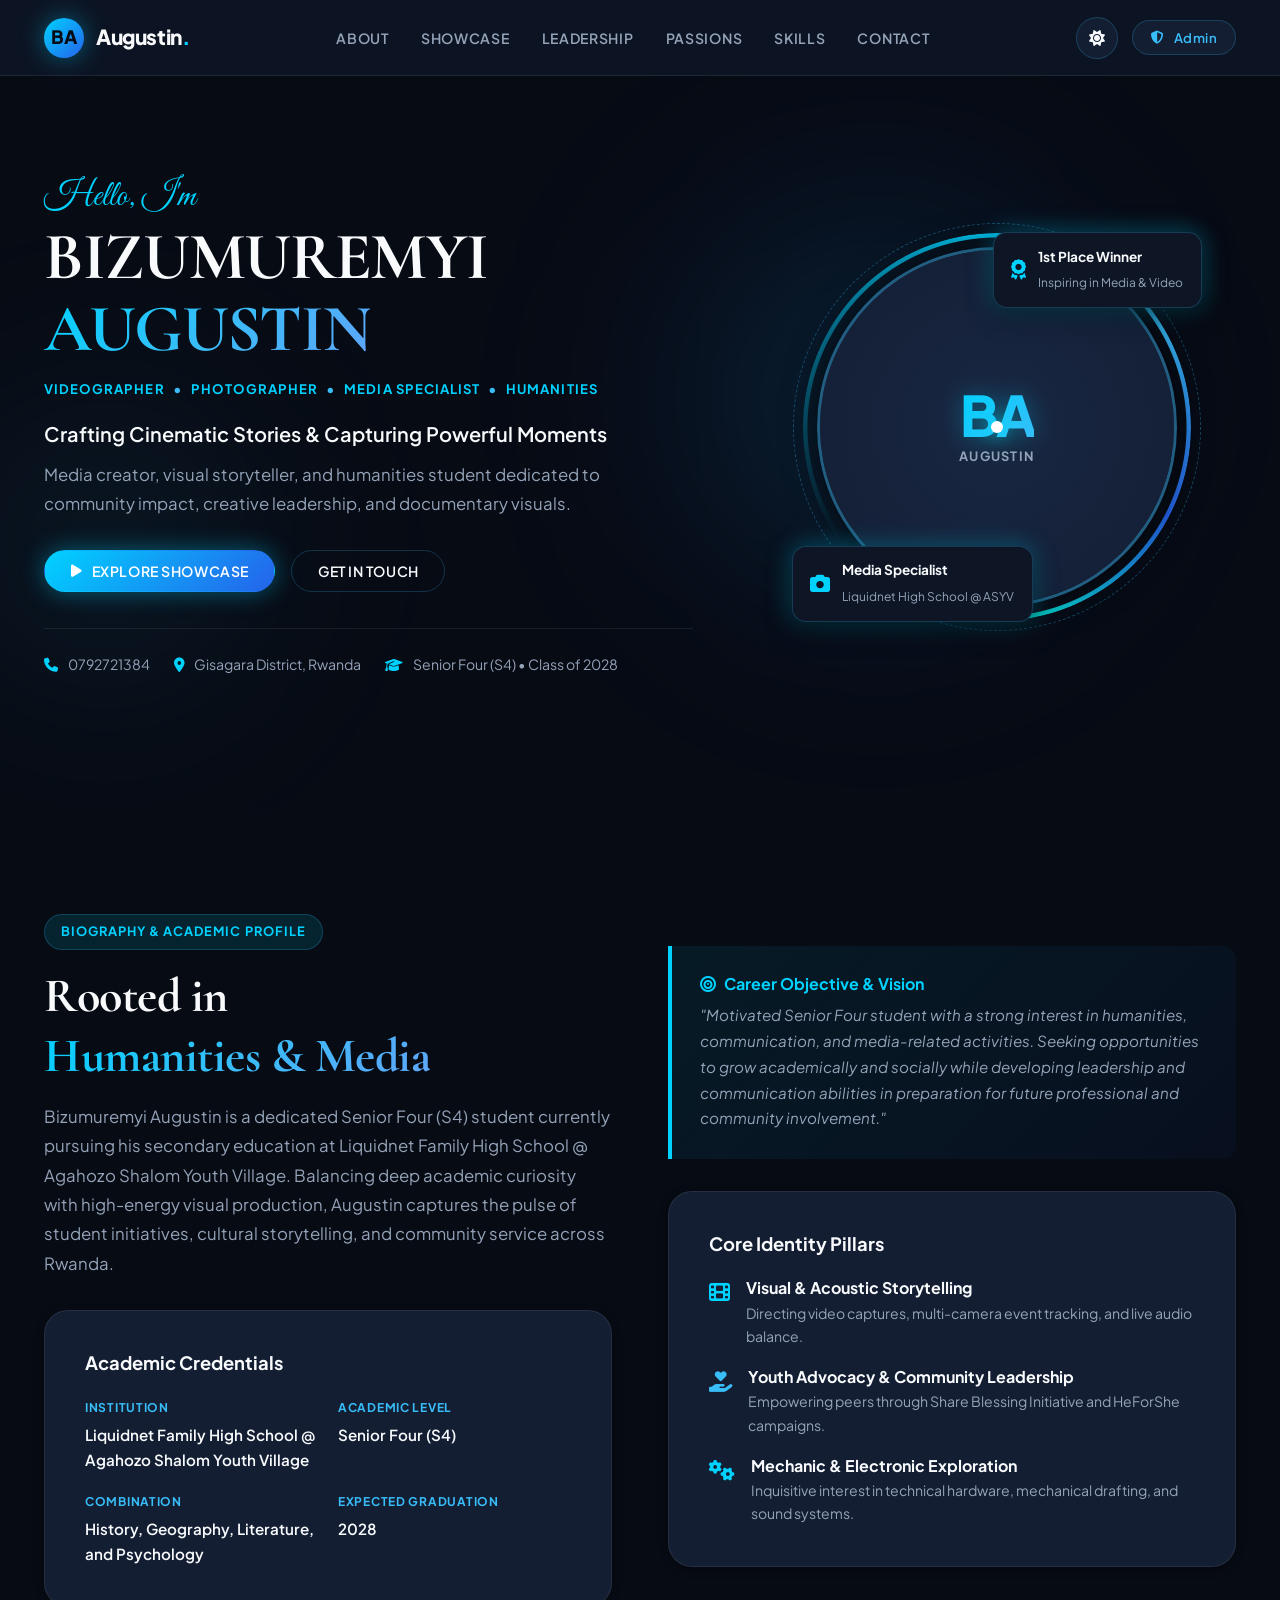
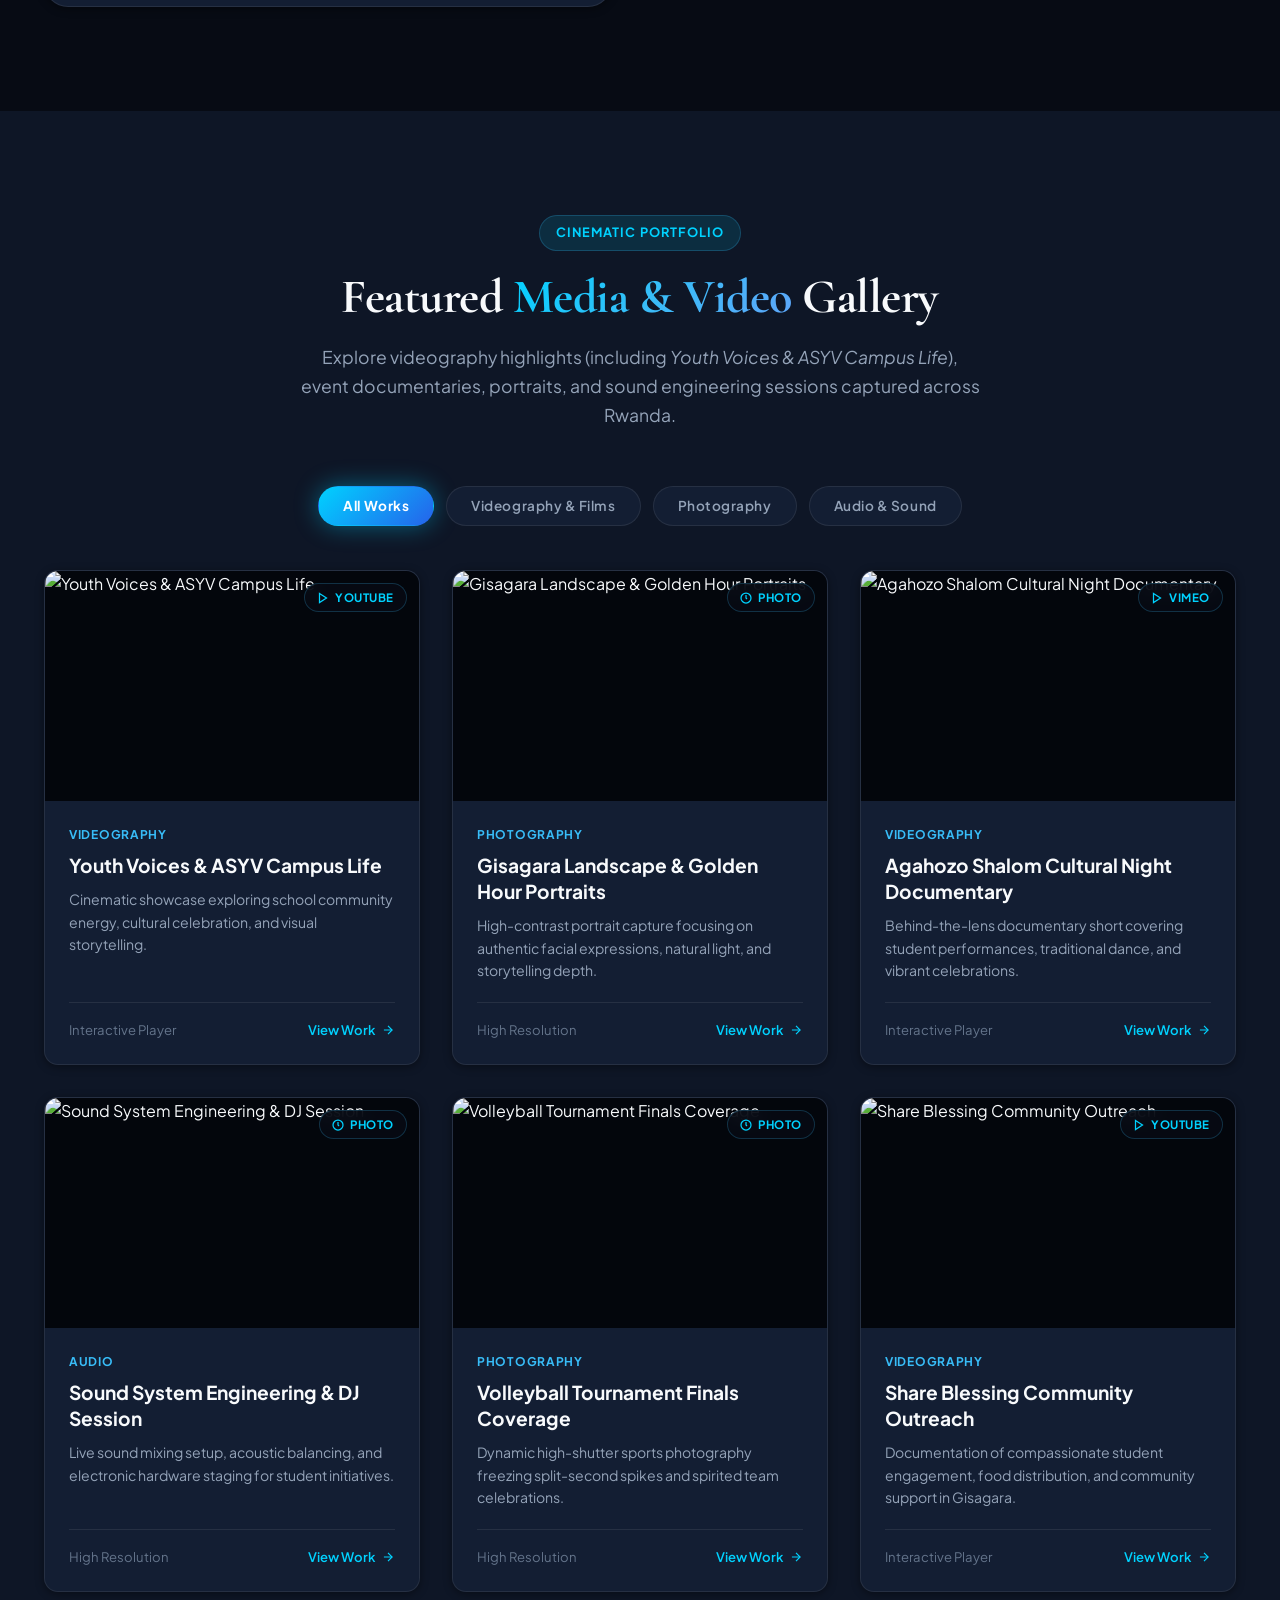
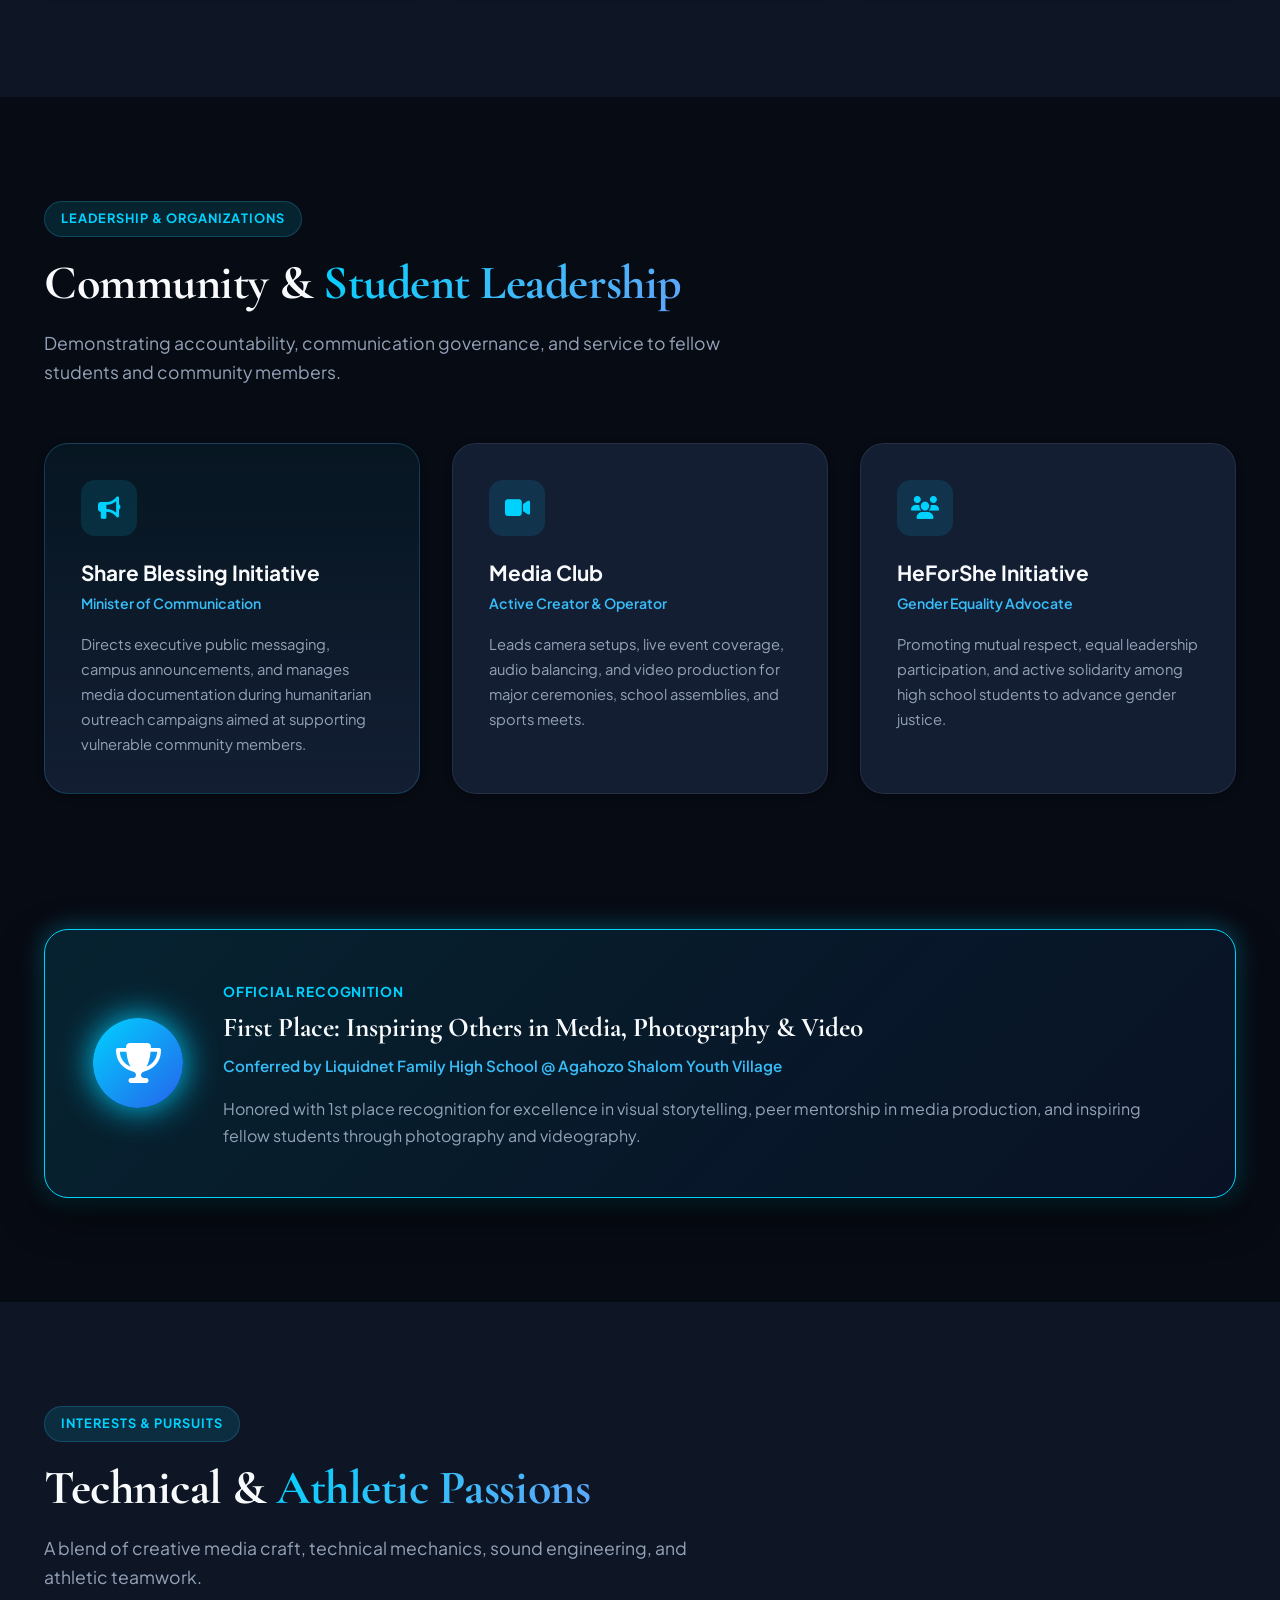
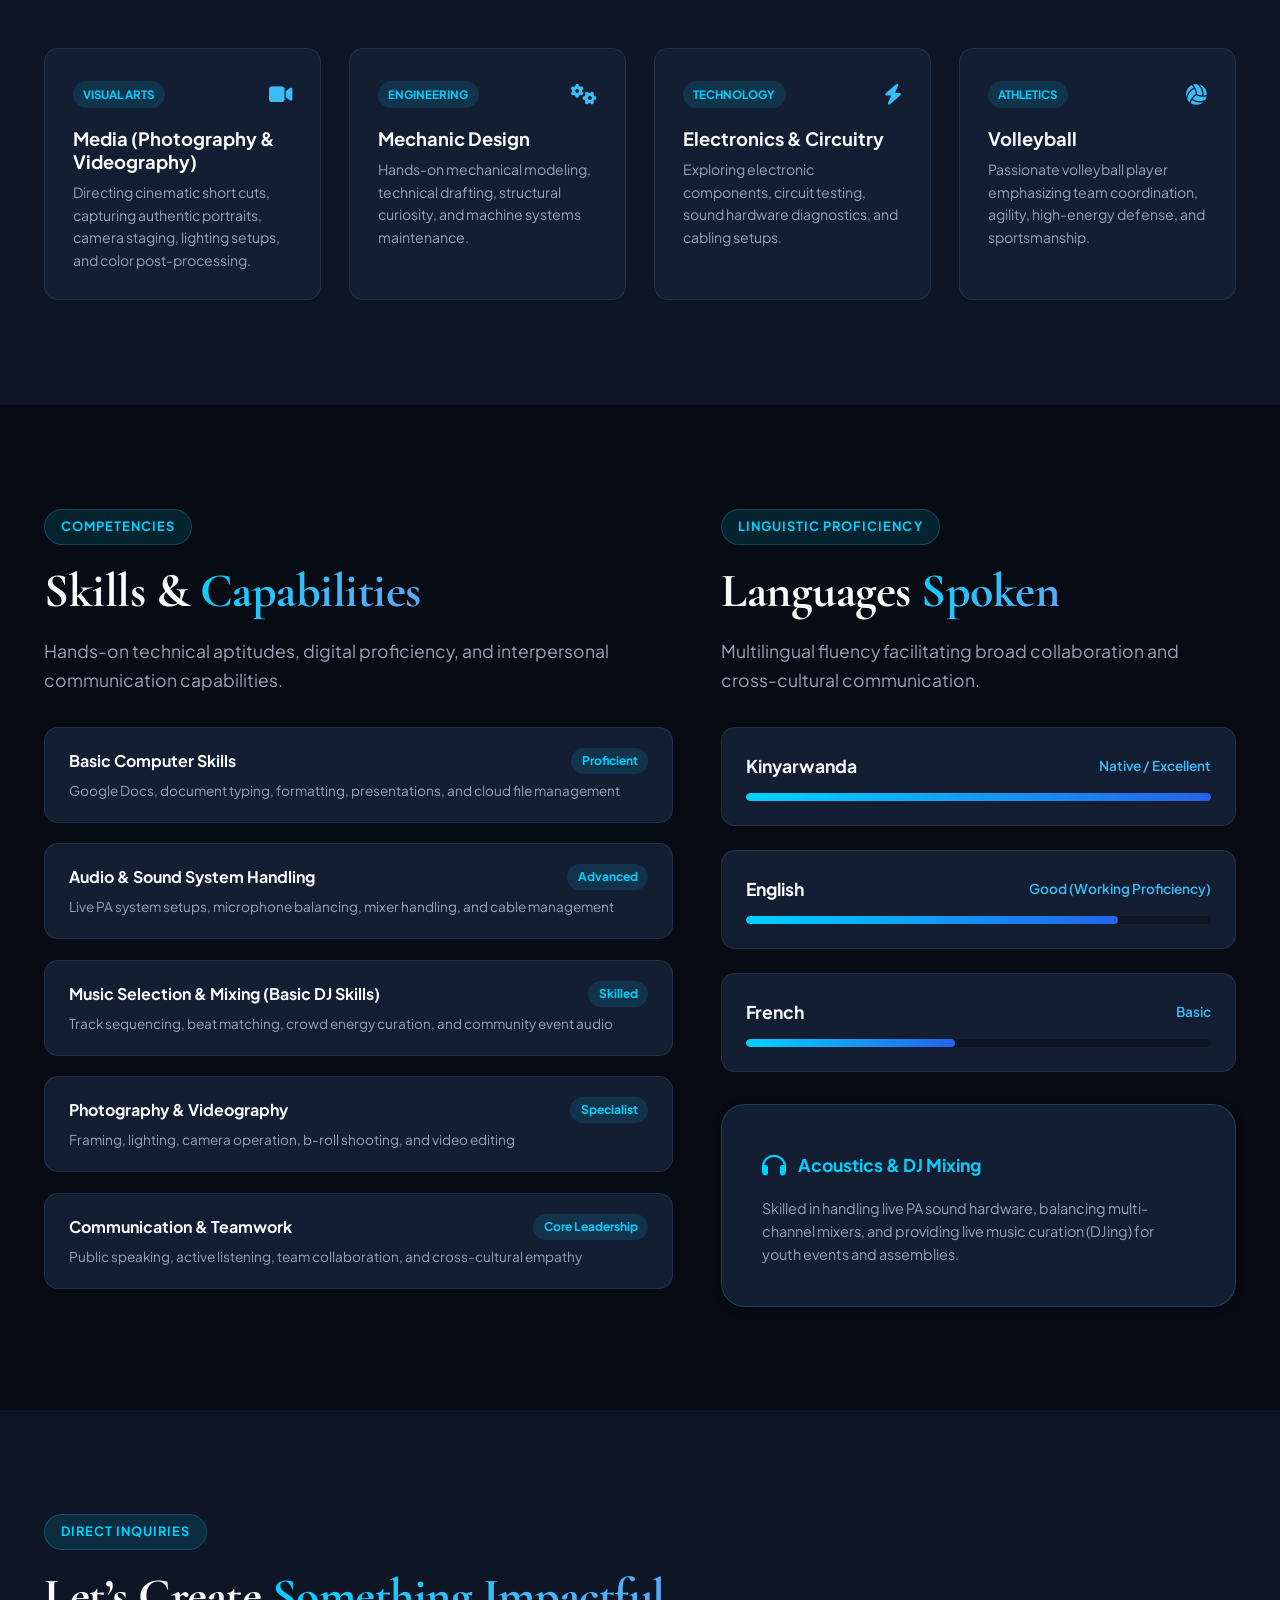
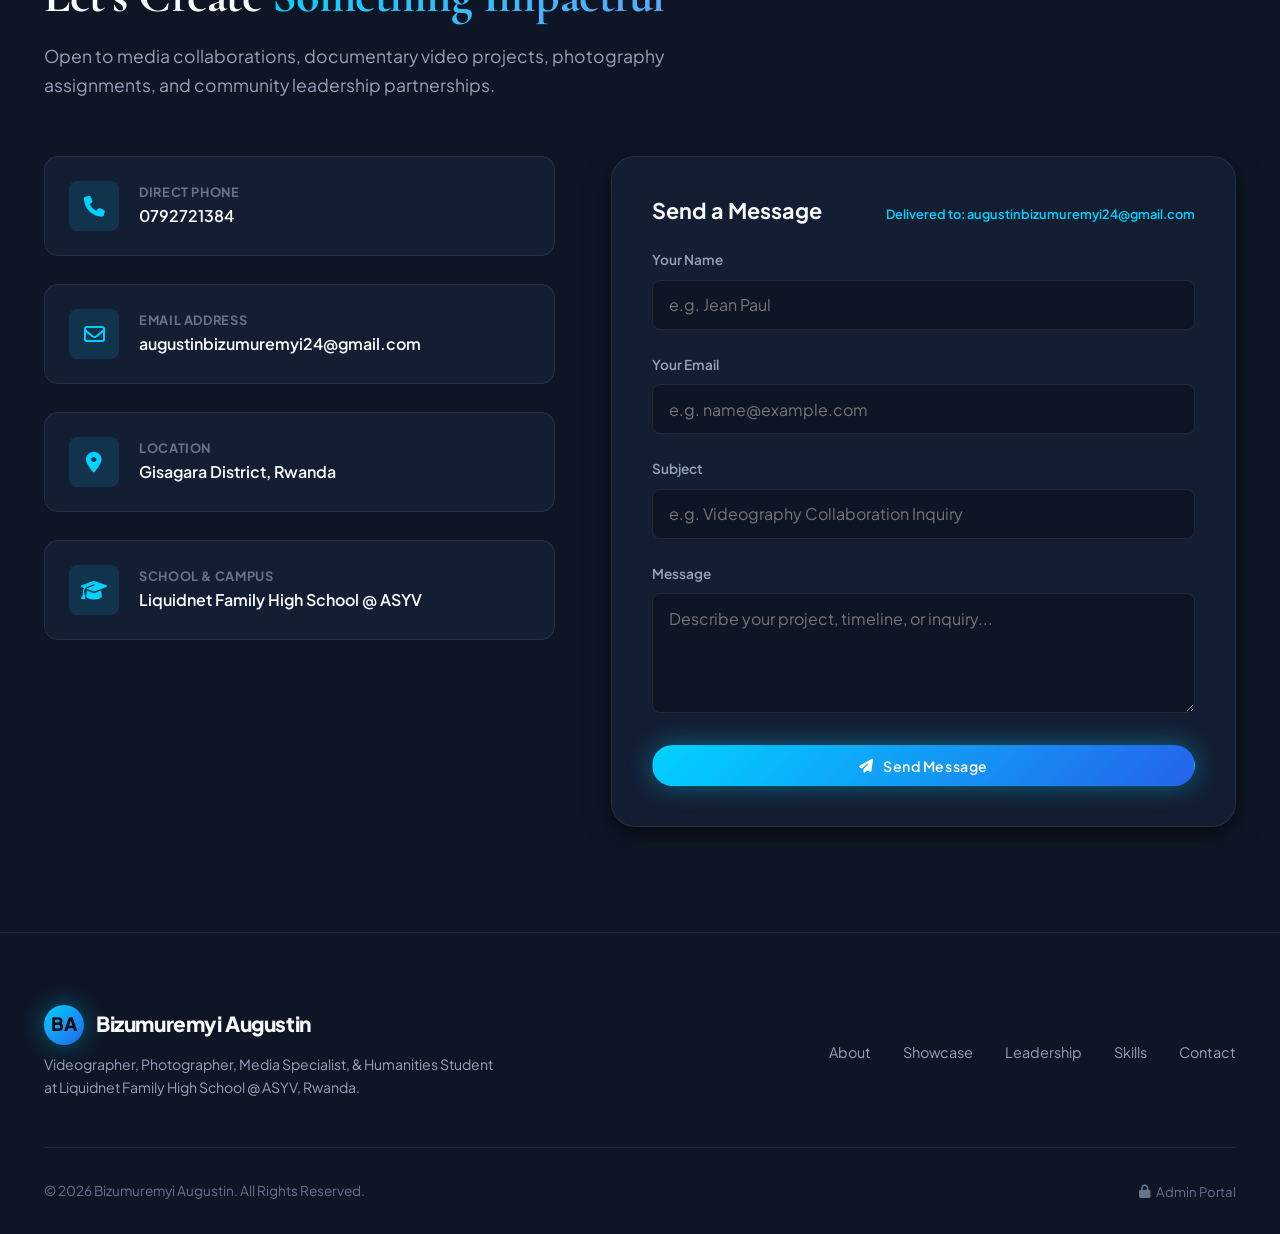
==== commit a1c70074: "This is the second commit" ====
--- a/index.html
+++ b/index.html
@@ -115,8 +115,19 @@
           <div class="revolving-blue-ring-outer"></div>
           <div class="orbit-sparkle"></div>
 
-          <div class="portrait-circle-frame">
-            <img src="https://images.unsplash.com/photo-1534528741775-53994a69daeb?auto=format&fit=crop&w=800&q=80" alt="Bizumuremyi Augustin" id="heroProfileImg">
+          <div class="portrait-circle-frame" id="heroProfileContainer">
+            <!-- Active Loading State ("Loading image...") -->
+            <div class="image-loading-placeholder" id="heroImageLoader">
+              <div class="loader-spinner"></div>
+              <span class="loader-text">Loading image...</span>
+            </div>
+            <!-- Dynamic Profile Image -->
+            <img id="heroProfileImg" alt="Bizumuremyi Augustin" class="hero-avatar-img" style="display: none;">
+            <!-- Fallback Initials Avatar if image fails or empty -->
+            <div class="avatar-fallback-placeholder" id="heroAvatarFallback" style="display: none;">
+              <span class="avatar-initials">BA</span>
+              <span class="avatar-sub">Augustin</span>
+            </div>
           </div>
 
           <!-- Floating Badges -->
@@ -460,7 +471,7 @@
             </div>
             <button type="submit" class="btn btn-primary" style="width: 100%;">
               <i class="fa-solid fa-paper-plane"></i>
-              <span>Send to Augustin (augustinbizumuremyi24@gmail.com)</span>
+              <span>Send Message</span>
             </button>
           </form>
         </div>
--- a/css/styles.css
+++ b/css/styles.css
@@ -509,17 +509,120 @@
   background-color: var(--color-bg-card);
   box-shadow: 0 0 35px rgba(0, 0, 0, 0.6);
   z-index: 2;
-}
-
-.portrait-circle-frame img {
+  display: flex;
+  align-items: center;
+  justify-content: center;
+}
+
+.portrait-circle-frame img.hero-avatar-img {
   width: 100%;
   height: 100%;
   object-fit: cover;
-  transition: transform var(--transition-smooth);
-}
-
-.portrait-circle-frame:hover img {
+  transition: transform var(--transition-smooth), opacity 0.4s ease;
+  opacity: 0;
+}
+
+.portrait-circle-frame img.hero-avatar-img.loaded {
+  opacity: 1;
+}
+
+.portrait-circle-frame:hover img.hero-avatar-img {
   transform: scale(1.05);
+}
+
+/* Active Image Loading Skeleton & Spinner */
+.image-loading-placeholder {
+  position: absolute;
+  inset: 0;
+  display: flex;
+  flex-direction: column;
+  align-items: center;
+  justify-content: center;
+  gap: 0.75rem;
+  background: linear-gradient(135deg, rgba(14, 22, 38, 0.95), rgba(19, 30, 51, 0.95));
+  z-index: 3;
+  transition: opacity 0.3s ease, visibility 0.3s ease;
+}
+
+.image-loading-placeholder.fade-out {
+  opacity: 0;
+  visibility: hidden;
+}
+
+.loader-spinner {
+  width: 38px;
+  height: 38px;
+  border-radius: 50%;
+  border: 3px solid rgba(56, 189, 248, 0.2);
+  border-top-color: var(--color-blue-primary);
+  border-right-color: var(--color-blue-light);
+  animation: spinnerRotate 0.8s linear infinite;
+  box-shadow: 0 0 15px var(--color-blue-glow);
+}
+
+.loader-spinner.mini {
+  width: 22px;
+  height: 22px;
+  border-width: 2.5px;
+}
+
+.loader-text {
+  font-size: 0.8rem;
+  font-weight: 600;
+  color: var(--color-blue-light);
+  letter-spacing: 0.05em;
+  text-transform: uppercase;
+  animation: pulseOpacity 1.5s ease-in-out infinite;
+}
+
+@keyframes spinnerRotate {
+  to {
+    transform: rotate(360deg);
+  }
+}
+
+@keyframes pulseOpacity {
+  0%, 100% {
+    opacity: 0.6;
+  }
+  50% {
+    opacity: 1;
+  }
+}
+
+/* Fallback Initials Avatar */
+.avatar-fallback-placeholder {
+  position: absolute;
+  inset: 0;
+  display: flex;
+  flex-direction: column;
+  align-items: center;
+  justify-content: center;
+  background: radial-gradient(circle, var(--color-bg-card-hover) 0%, var(--color-bg-card) 100%);
+  color: var(--color-blue-primary);
+  z-index: 2;
+  user-select: none;
+}
+
+.avatar-fallback-placeholder .avatar-initials {
+  font-size: 3.5rem;
+  font-weight: 900;
+  font-family: var(--font-sans);
+  letter-spacing: -0.05em;
+  line-height: 1;
+  background: linear-gradient(135deg, var(--color-blue-primary), var(--color-blue-light));
+  -webkit-background-clip: text;
+  -webkit-text-fill-color: transparent;
+  filter: drop-shadow(0 0 12px var(--color-blue-glow));
+}
+
+.avatar-fallback-placeholder .avatar-sub {
+  font-size: 0.8rem;
+  font-weight: 700;
+  letter-spacing: 0.1em;
+  text-transform: uppercase;
+  color: var(--color-text-secondary);
+  margin-top: 0.25rem;
 }
 
 /* Floating Badges around Portrait */
